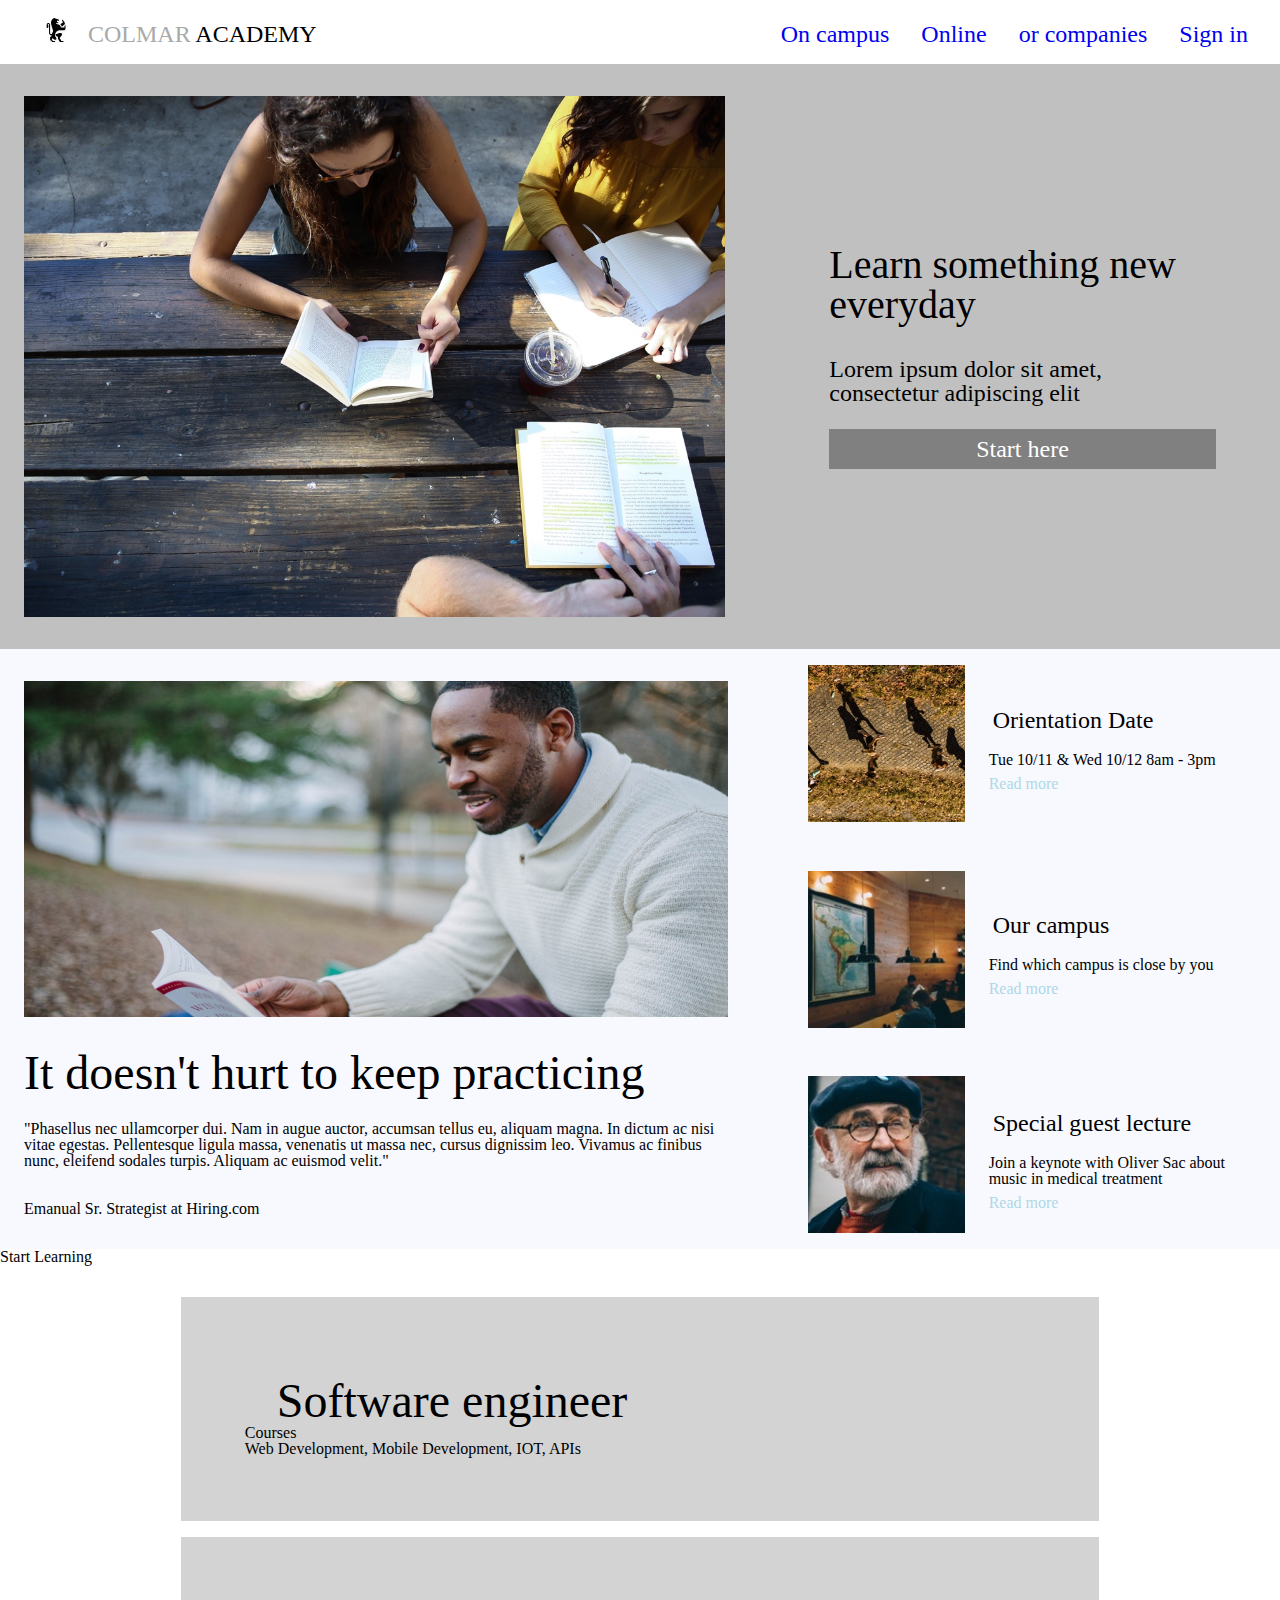
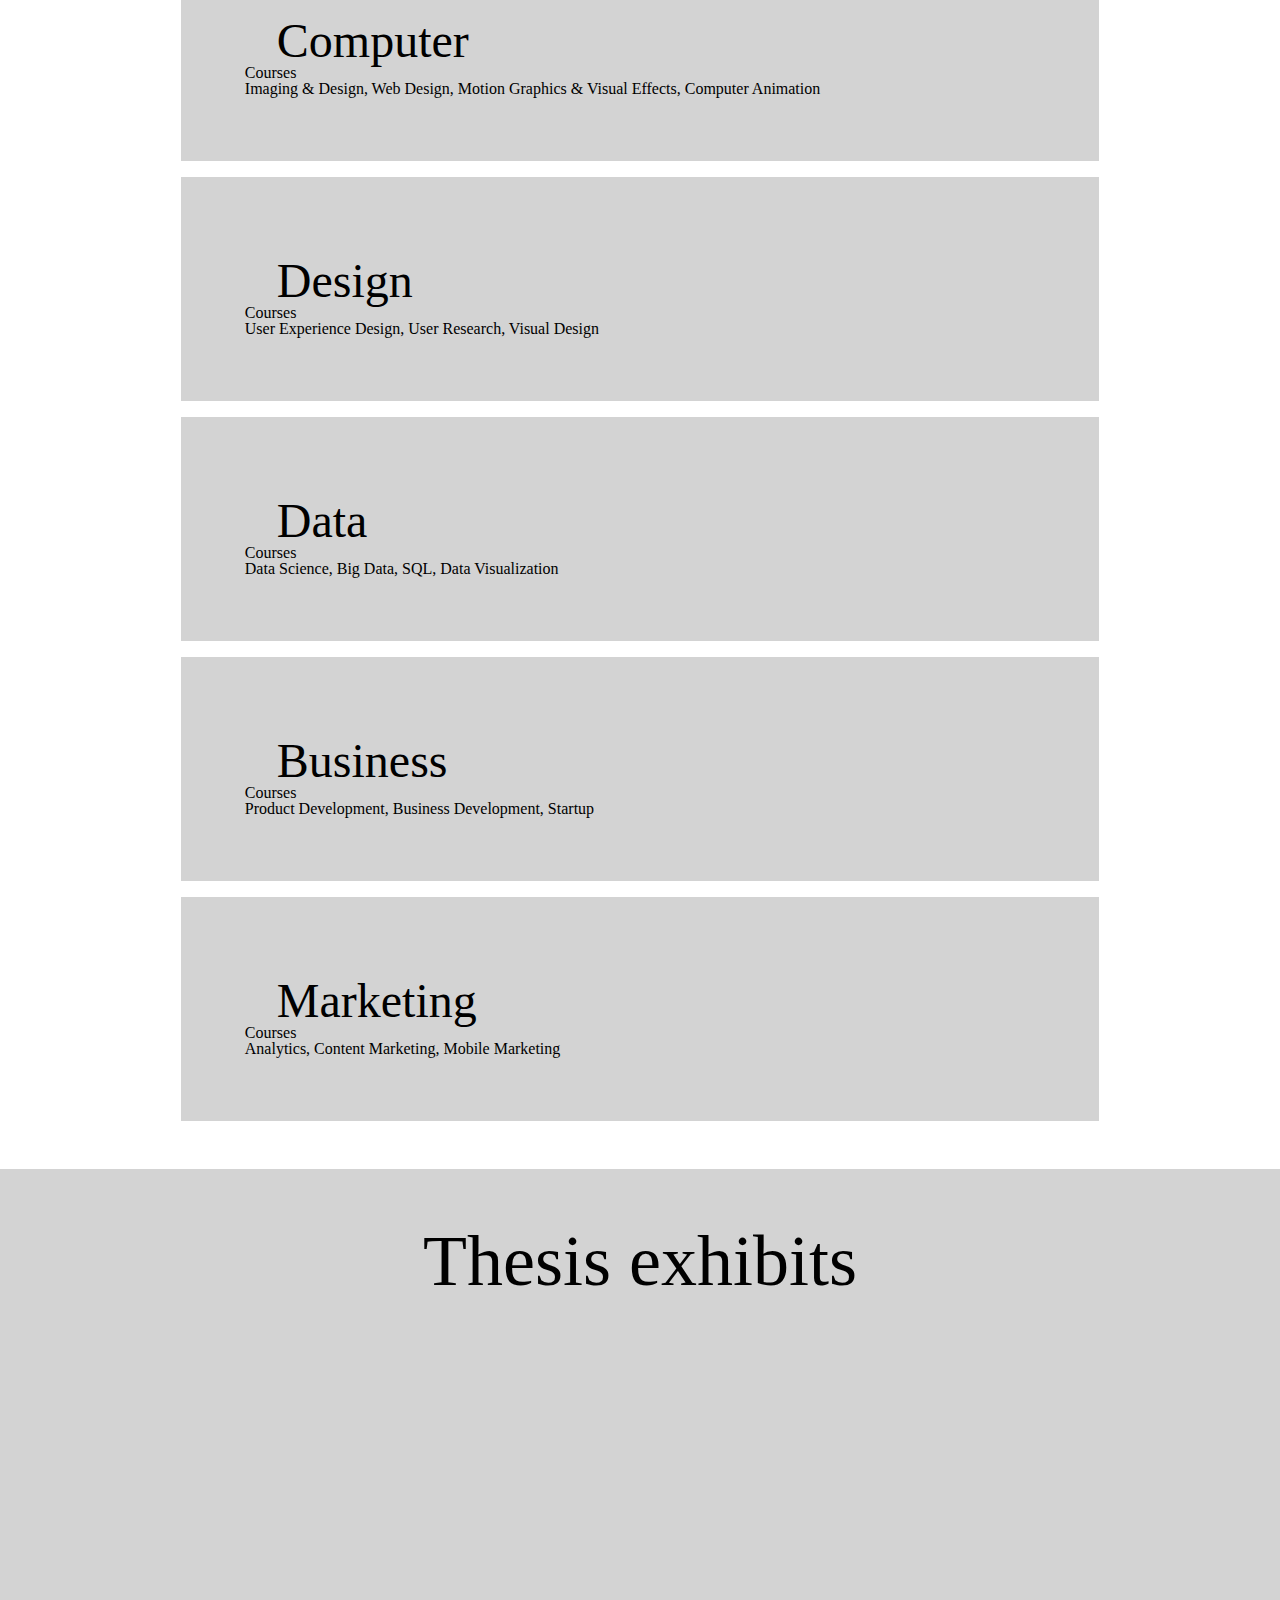
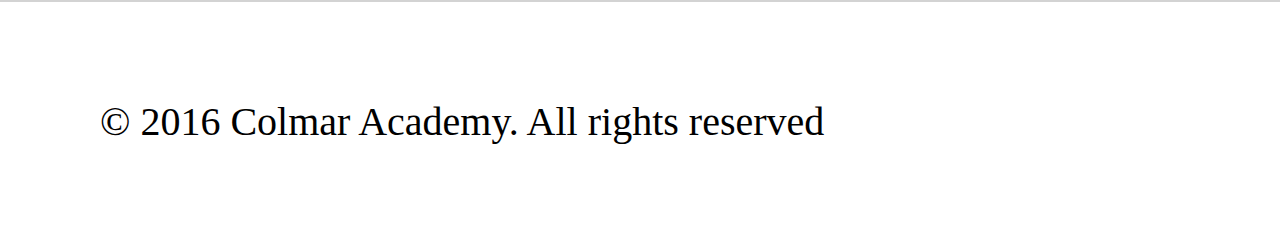
==== index.html @ fb373474 "Adding structure and content for desktop courses section." ====
<!DOCTYPE HTML>
<html>
<head>
<meta http-equiv="Content-Type" content="text/html; charset=utf-8">
<title>Colmar Academy</title>

<!-- Link Css -->
<link href="./resources/css/reset.css" type="text/css" rel="stylesheet" />
<link href="./resources/css/style.css" type="text/css" rel="stylesheet" />

</head>

<body>
	<div class="main-container">
 	
	<!--Header -->
    <header class="content">
     <!--Navigation -->
      <nav>
      	<div class="nav-desktop">
        	<div class="logo">
        		<a href="#"><img src="./resources/img/ic-logo.svg" alt="" /></a>
            <div class="logo-text">
            	<span>COLMAR</span> ACADEMY
        		</div>
          </div>
        
           
      <!--desktop nav-->
        	<ul>
          	<li><a href="#">On campus</a></li>
          	<li><a href="#">Online</a></li>
          	<li><a href="#">or companies</a></li>
          	<li><a href="#">Sign in</a></li>
        	</ul>
       	</div>
        
       <!--mobile -->
         <ul class="nav-mobile">
          	<li><a href="#"><img src="./resources/img/ic-logo.svg" alt="" /></a></li>
          	<li><a href="#"><img src="./resources/img/ic-on-campus.svg" alt="" /></a></li>
          	<li><a href="#"><img src="./resources/img/ic-online.svg" alt="" /></a></li>
          	<li><a href="#"><img src="./resources/img/ic-login.svg" alt="" /></a></li>
        	</ul>
      </nav>
    </header>
    
   <!--banner content -->
    <section id="main-banner" class="content banner">
    	<div class="banner-img"> 
    		<img src="./resources/img/banner.jpg" alt="" />
  		</div>
      <div class="banner-info">
      	<h1>Learn something new everyday</h1>
        <h2>Lorem ipsum dolor sit amet, consectetur adipiscing elit</h2>
        <div class="banner-start">
        	Start here
        </div>
      </div>
    </section>
    
    
   <!--features -->
    <section id="featured" class="content">
    <!--desktop content-->
    	<div class="features-desktop">
      	<img src="./resources/img/information-main.jpg" alt="" />
        <div class="heading">
        	<h1>It doesn't hurt to keep practicing</h1>
          <p>"Phasellus nec ullamcorper dui. Nam in augue auctor, accumsan tellus eu, aliquam magna. In dictum ac nisi vitae egestas. Pellentesque ligula massa, venenatis ut massa nec, cursus dignissim leo. Vivamus ac finibus nunc, eleifend sodales turpis. Aliquam ac euismod velit."</p>
          <h5>Emanual Sr. Strategist at Hiring.com</h5>
        </div>
      </div>
     <!--orientation date -->
      <div class="features">
        <div id="orientation-date" class="feature">
          <img src="./resources/img/information-orientation-mobile.jpg" class="mobile-img" alt="" />
          <img src="./resources/img/information-orientation.jpg" class="desk-img" alt="" />
          <div class="feature-text">
            <h2>Orientation Date</h2>
            <p>Tue 10/11 & Wed 10/12 8am - 3pm</p>
            <span class="read">Read more</span>
          </div>
        </div>
       <!--our campus -->
        <div id="our-campus" class="feature">
          <img src="./resources/img/information-campus-mobile.jpg" class="mobile-img" alt="" />
          <img src="./resources/img/information-campus.jpg" class="desk-img" alt="" />
          <div class="feature-text">
            <h2>Our campus</h2>
            <p>Find which campus is close by you</p>
            <span class="read">Read more</span>
          </div>
        </div> 
       <!--guest lecture -->
        <div id="guest-lecture" class="feature">
          <img src="./resources/img/information-guest-lecture-mobile.jpg" class="mobile-img" alt="" />
          <img src="./resources/img/information-guest-lecture.jpg" class="desk-img" alt="" />
          <div class="feature-text">
            <h2>Special guest lecture</h2>
            <p>Join a keynote with Oliver Sac about music in medical treatment</p>
            <span class="read">Read more</span>
          </div>
        </div>
      </div>
    </section>
    
   <!--Start Learning DESK -->
    <section id="start-learning-desk" class="content">
  		<div class="heading">
      	<h1>Start Learning</h1>
      </div>
      
      <div class="courses">
      	<div class="course">
        	<img src="" alt="" />
          <h2>Software engineer</h2>
          <div class="course-content">
          	<h3>Courses</h3>
            <p>Web Development, Mobile Development, IOT, APIs</p>
          </div>
        </div>
        
        <div class="course">
        	<img src="" alt="" />
          <h2>Computer</h2>
          <div class="course-content">
          	<h3>Courses</h3>
            <p>Imaging & Design, Web Design, Motion Graphics &amp; Visual Effects, Computer Animation</p>
          </div>
        </div>
        
        <div class="course">
        	<img src="" alt="" />
          <h2>Design</h2>
          <div class="course-content">
          	<h3>Courses</h3>
            <p>User Experience Design, User Research, Visual Design</p>
          </div>
        </div>
        
        <div class="course">
        	<img src="" alt="" />
          <h2>Data</h2>
          <div class="course-content">
          	<h3>Courses</h3>
            <p>Data Science, Big Data, SQL, Data Visualization</p>
          </div>
        </div>
        
        <div class="course">
        	<img src="" alt="" />
          <h2>Business</h2>
          <div class="course-content">
          	<h3>Courses</h3>
            <p>Product Development, Business Development, Startup</p>
          </div>
        </div>
        
        <div class="course">
        	<img src="" alt="" />
          <h2>Marketing</h2>
          <div class="course-content">
          	<h3>Courses</h3>
            <p>Analytics, Content Marketing, Mobile Marketing</p>
          </div>
        </div>
      </div>
    </section>
    
    <!--Start learning - MOBILE -->
    <section id="start-learning-mobile" class="content courses">
    	<div class="heading">
      	<h1>Start Learning</h1>
      </div>
      <div class="course">
        <h2>Software engineering</h2>
      </div>
      <div class="course">
        <h2>Computer art</h2>
      </div>
      <div class="course">
        <h2>Design</h2>
      </div>
      <div class="course">
        <h2>Data</h2>
      </div>
      <div class="course">
        <h2>Business</h2>
      </div>
      <div class="course">
        <h2>Marketing</h2>
      </div>
    </section>
    
    <!--Thesis exhibits -->
    <section id="thesis-exhibits" class="content exhibits">
    	<div class="exhibit heading">
      	<h1>Thesis exhibits</h1>      	
      </div>
      <div class="exhibit">
      	<video src="./resources/videos/thesis.mp4" autoplay loop></video>
    	</div>
    </section>
    
    <!--Footer -->
    <footer class="content">
    	<div class="heading">
      	<p>&copy; 2016 Colmar Academy. All rights reserved</p>
      </div>
    </footer> 
  </div>
</body>
</html>
---- resources/css/style.css ----
@charset "utf-8";
/* CSS Document */


/* Mobile first */
html, body {
	font-size:12px;
}

.content {
	margin: 0 auto;
}

.main-container {
	width: 100%;
	position: relative;
}

.flex-container {
	
}

header {
	height: 64px;
}

nav {
	padding: 1rem;
}

section {
	/*width: 100%;*/
	display: block;
}

/*hidden for desk*/
.nav-desktop,.logo,.features-desktop, .desk-img, .desk {
	display:none;
}

/*Header - MOBILE*/
.nav-mobile {
	display:flex;
	justify-content: space-between;
	align-items: center;
}


/*banner -MOBILE */

.banner {
	background-color: silver;
}

.banner-img {
	height: 180px;
	margin: 0 auto;
	/*border: thick black dashed;*/
}

.banner-img img {
	height:100%;
	width: 100%
}

.banner-info {
	position: relative;
	padding: 32px 16px;
}

.banner-info h1 {
	font-size: 3rem;
	margin-bottom: 32px;
}

.banner-info h2 {
	font-size: 2rem;
	margin-bottom: 24px;
}

.banner-start {
	background-color: gray;
	font-size: 1.5rem;
	color:white;
	width: 80%;
	margin: 0 auto;
	text-align: center;
	padding: 1.2em 0;
}
	
/* features section -MOBILE */
#featured {
	background-color: ghostwhite;
}

.features {
	margin: 0 auto;
	display:flex;
	flex-direction: column;
	justify-content: space-between;
	align-items: center;
}

.feature {
	overflow:hidden;
	width: 85%;
	padding: 2rem;
}

.feature .mobile-img {
	/*padding: 1.5em;*/
	width: 100%;
}

.feature-text {
	padding-left: 2.5em;
}

.feature-text h2 {
	font-size: 3rem;
	padding: 0.5em;
}

.feature-text p {
	font-size: 2rem;
	padding: 0.5em;
}

.feature-text .read {
	font-size: 2rem;
	color: lightblue;
	padding: 0.5em;
}

/*courses section */

.courses {
	margin: 0 auto;
	display: flex;
	flex-direction: column;
	justify-content: space-between;
	align-items: center;
	padding: 2rem;
}

.courses .heading {
	padding-top: 2.4rem;
	padding-bottom: 1.2rem;
	text-align: center;
	width: 100%;
}

.courses .heading h1{
		font-size:4rem;
}

.course {
	margin: 0 2rem 1rem 2rem;
	padding: 4rem;
	background-color: lightgray;
	width: 65%;
}

.course h2 {
	font-size: 3rem;
	padding-left: 2rem;
}

/* Thesis exhibits */
#thesis-exhibits {
	background-color: lightgray;
}
.exhibits {
	display: flex;
	flex-direction: column;
	justify-content: center;
	align-items: center;
}

.exhibits .heading h1 {
	font-size: 4.5rem;
	padding:3.5rem 0;
	width: 100%;
}

video {
	padding: 3em 0;
	width: 100%;
}

/*Footer*/
footer {
	background-color:white;
}

footer .heading {
	font-size: 2.5rem;
	padding: 2.5em 0;
}

footer .heading p {
	padding-left: 2.5em;
}
	

/* ##### DESKTOP #### */
@media only screen and (min-width:850px) {
	/* elements */
	html, body {
		font-size:16px;
	}
	
	/*hidden mobile */
	.nav-mobile, .mobile-img,#start-learning-mobile {
		display:none;
	}
	/*.flex-center {
		display: flex;
		justify-content: center;
		align-items: center;
	}*/
	
	/*nav and header - DESKTOP */
	/*header {
		height: 64px;
		display: fixed;
	}*/

	/*nav {
		padding: 1rem;
	}*/
	
	.logo {
		display:flex;
		justify-content: flex-start;
		align-items: center;
		padding-left: 1.5rem;
		/*border: 2px red dashed;*/
		width: 45%;
	}
	
	.logo img{
		height: 2rem;
		width: 2rem;
		padding-right: 1rem;
	}
		
	.nav-desktop {
		display:flex;
		justify-content: center;
		/*border: 2px black dashed;*/
	}
	
	.nav-desktop ul {
		display:flex;
		justify-content:flex-end;
		align-items: center;
		width: 100%;
		/*border: 2px green dashed;*/
	}
	
	.nav-desktop ul li{
		padding: 	0 1rem;
	}
	
	.nav-desktop li a{
		font-size: 1.5rem;
		text-decoration: none;
	}
	
	.logo-text {
		font-size:1.5rem;
	}
	
	.logo-text span {
		color: darkgray;
	}
	
/*banner -DESK */
	.banner {
		display: flex;
		flex-direction: row;
	}
	
	.banner-img {
		width: 60%;
		padding: 2rem 2.5rem 2rem 1.5rem;
		height: auto;
	}
	
	.banner-info {
		display:flex;
		flex-direction: column;
		justify-content: center;
		align-items: center;
		padding-top: 2rem;
	}

	.banner-info h1 {
		font-size: 2.5rem;
		margin-bottom: 2rem;
		width: 80%;
	}

	.banner-info h2 {
		font-size: 1.5rem;
		margin-bottom: 1.5rem;
		width: 80%;
	}

	.banner-start {
		/*width: 100%;*/
		padding: 0.5rem 0;
}

/* features section -DESK */
	#featured {
		display: flex;
		flex-direction:row;
		height: 600px;
	}
	
	.features-desktop {
		display:flex;
		flex-direction:column;
		padding:2rem 1.5rem;
		width:55%;
		
	}
	
	.features-desktop img {
		overflow:hidden;
	}
	
	.features-desktop .heading h1 {
		font-size: 3rem;
		padding: 2rem 0 1.5rem 0;
	}
		
	.features-desktop .heading h5 {
		padding-top:2rem;
	}
	
	.desk-img {
		display: inline;
		padding: 1rem;
		width:35%;
		/*height: 100%;*/
	}


	.feature {
		display: flex;
		flex-direction: row;
		padding:0;
		align-items:center;
		
	}
	
	.feature-text {
		padding-left: 0;
	}

	.feature-text h2 {
		font-size: 1.5rem;
	}

	.feature-text p, .feature-text .read {
		font-size: 1rem;
	}

	/* courses DESK */
	.courses {
	margin: 0 auto;
	display: flex;
	flex-direction: column;
	justify-content: space-between;
	align-items: center;
	padding: 2rem;
}

.courses .heading {
	padding-top: 2.4rem;
	padding-bottom: 1.2rem;
	text-align: center;
	width: 100%;
}

.courses .heading h1{
		font-size:4rem;
}

.course {
	margin: 0 2rem 1rem 2rem;
	padding: 4rem;
	background-color: lightgray;
	width: 65%;
}

.course h2 {
	font-size: 3rem;
	padding-left: 2rem;
}
		
	
	
}
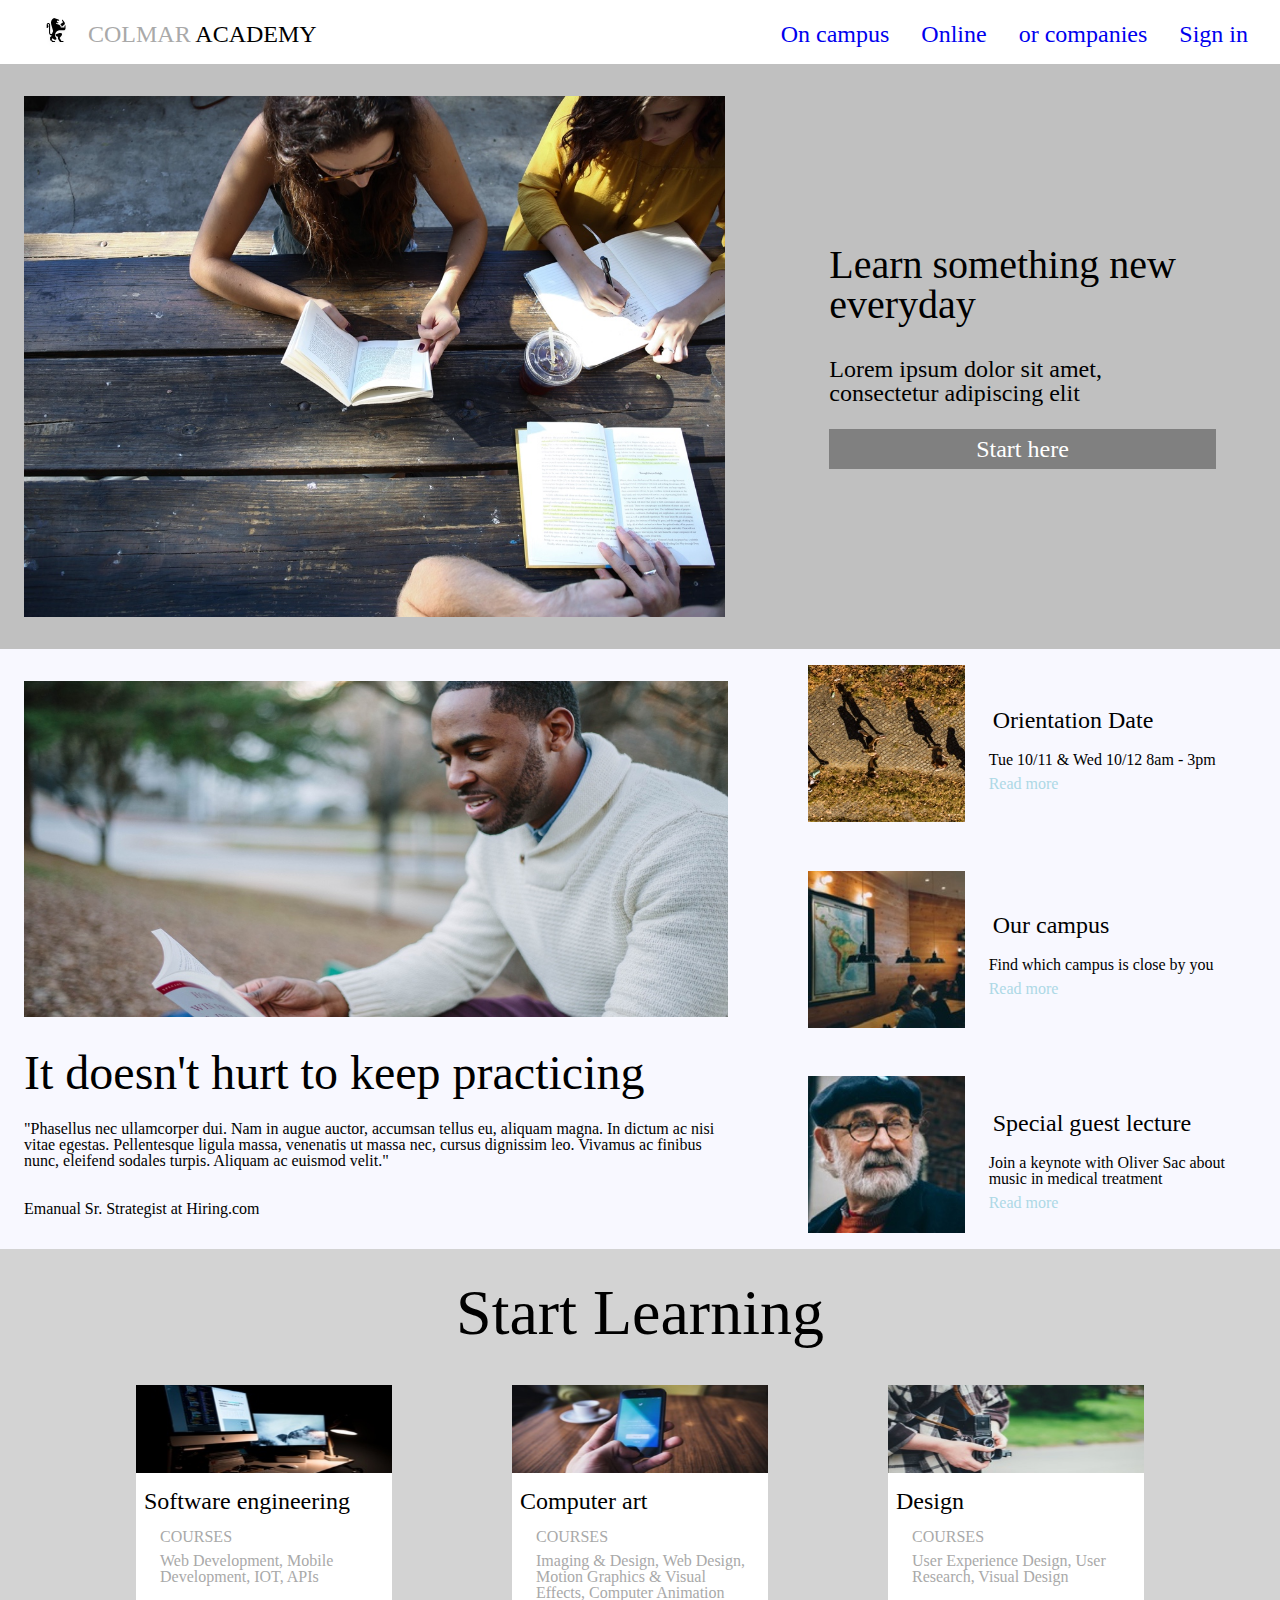
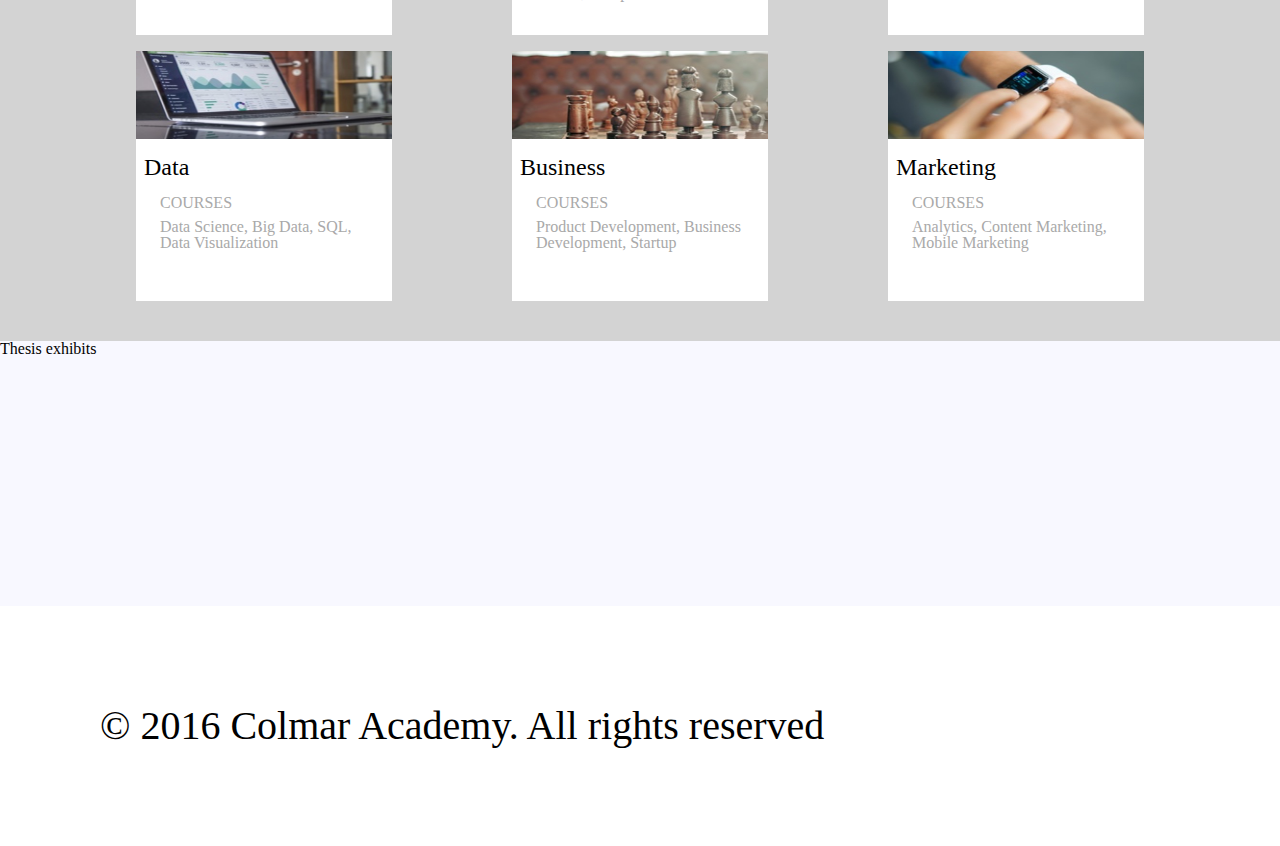
==== commit 9dc66cd5: "fixing the content and style for start learning section." ====
--- a/index.html
+++ b/index.html
@@ -105,102 +105,78 @@
       </div>
     </section>
     
-   <!--Start Learning DESK -->
-    <section id="start-learning-desk" class="content">
-  		<div class="heading">
+   <!--Start learning -->
+    <section id="start-learning" class="content">
+    	<div class="heading">
       	<h1>Start Learning</h1>
       </div>
-      
       <div class="courses">
-      	<div class="course">
-        	<img src="" alt="" />
-          <h2>Software engineer</h2>
+        <div class="course">
+          <img src="./resources/img/course-software.jpg" alt="" />
+          <h2>Software engineering</h2>
           <div class="course-content">
-          	<h3>Courses</h3>
+            <h3>Courses</h3>
             <p>Web Development, Mobile Development, IOT, APIs</p>
           </div>
         </div>
         
         <div class="course">
-        	<img src="" alt="" />
-          <h2>Computer</h2>
+          <img src="./resources/img/course-computer-art.jpg" alt="" />
+          <h2>Computer art</h2>
           <div class="course-content">
-          	<h3>Courses</h3>
+            <h3>Courses</h3>
             <p>Imaging & Design, Web Design, Motion Graphics &amp; Visual Effects, Computer Animation</p>
           </div>
         </div>
         
         <div class="course">
-        	<img src="" alt="" />
+          <img src="./resources/img/course-design.jpg" alt="" />
           <h2>Design</h2>
           <div class="course-content">
-          	<h3>Courses</h3>
+            <h3>Courses</h3>
             <p>User Experience Design, User Research, Visual Design</p>
           </div>
         </div>
         
         <div class="course">
-        	<img src="" alt="" />
+          <img src="./resources/img/course-data.jpg" alt="" />
           <h2>Data</h2>
           <div class="course-content">
-          	<h3>Courses</h3>
+            <h3>Courses</h3>
             <p>Data Science, Big Data, SQL, Data Visualization</p>
           </div>
         </div>
         
         <div class="course">
-        	<img src="" alt="" />
+          <img src="./resources/img/course-business.jpg" alt="" />
           <h2>Business</h2>
           <div class="course-content">
-          	<h3>Courses</h3>
+            <h3>Courses</h3>
             <p>Product Development, Business Development, Startup</p>
           </div>
         </div>
         
         <div class="course">
-        	<img src="" alt="" />
+          <img src="./resources/img/course-marketing.jpg" alt="" />
           <h2>Marketing</h2>
           <div class="course-content">
-          	<h3>Courses</h3>
+            <h3>Courses</h3>
             <p>Analytics, Content Marketing, Mobile Marketing</p>
           </div>
         </div>
-      </div>
-    </section>
-    
-    <!--Start learning - MOBILE -->
-    <section id="start-learning-mobile" class="content courses">
-    	<div class="heading">
-      	<h1>Start Learning</h1>
-      </div>
-      <div class="course">
-        <h2>Software engineering</h2>
-      </div>
-      <div class="course">
-        <h2>Computer art</h2>
-      </div>
-      <div class="course">
-        <h2>Design</h2>
-      </div>
-      <div class="course">
-        <h2>Data</h2>
-      </div>
-      <div class="course">
-        <h2>Business</h2>
-      </div>
-      <div class="course">
-        <h2>Marketing</h2>
-      </div>
+    	</div>
     </section>
     
     <!--Thesis exhibits -->
-    <section id="thesis-exhibits" class="content exhibits">
-    	<div class="exhibit heading">
+    <section id="thesis-exhibits" class="content">
+    	<div class="heading">
       	<h1>Thesis exhibits</h1>      	
       </div>
-      <div class="exhibit">
-      	<video src="./resources/videos/thesis.mp4" autoplay loop></video>
-    	</div>
+      <div class="exhibits">
+      	<div class="exhibit">
+      		<video src="./resources/videos/thesis.mp4" autoplay loop></video>
+    		</div>
+      </div>
     </section>
     
     <!--Footer -->
--- a/resources/css/style.css
+++ b/resources/css/style.css
@@ -16,10 +16,6 @@
 	position: relative;
 }
 
-.flex-container {
-	
-}
-
 header {
 	height: 64px;
 }
@@ -34,7 +30,7 @@
 }
 
 /*hidden for desk*/
-.nav-desktop,.logo,.features-desktop, .desk-img, .desk {
+.nav-desktop,.logo,.features-desktop, .desk-img, .course img, .course .course-content {
 	display:none;
 }
 
@@ -143,14 +139,14 @@
 	padding: 2rem;
 }
 
-.courses .heading {
+#start-learning .heading {
 	padding-top: 2.4rem;
 	padding-bottom: 1.2rem;
 	text-align: center;
 	width: 100%;
 }
 
-.courses .heading h1{
+#start-learning .heading h1{
 		font-size:4rem;
 }
 
@@ -168,7 +164,7 @@
 
 /* Thesis exhibits */
 #thesis-exhibits {
-	background-color: lightgray;
+	background-color: ghostwhite;
 }
 .exhibits {
 	display: flex;
@@ -204,14 +200,14 @@
 	
 
 /* ##### DESKTOP #### */
-@media only screen and (min-width:850px) {
+@media only screen and (min-width:767px) {
 	/* elements */
 	html, body {
 		font-size:16px;
 	}
 	
 	/*hidden mobile */
-	.nav-mobile, .mobile-img,#start-learning-mobile {
+	.nav-mobile, .mobile-img {
 		display:none;
 	}
 	/*.flex-center {
@@ -369,41 +365,68 @@
 		font-size: 1rem;
 	}
 
-	/* courses DESK */
+	/*Course Desktop*/
+	#start-learning {
+		background-color: lightgray;
+		padding-bottom: 2rem;
+	}
+	
 	.courses {
-	margin: 0 auto;
-	display: flex;
-	flex-direction: column;
-	justify-content: space-between;
-	align-items: center;
-	padding: 2rem;
-}
-
-.courses .heading {
-	padding-top: 2.4rem;
-	padding-bottom: 1.2rem;
-	text-align: center;
-	width: 100%;
-}
-
-.courses .heading h1{
+		flex-direction: row;
+		justify-content: space-between;
+		align-items: center;
+		flex-wrap:wrap;
+		padding: 0;
+		width: 80%;
+	}
+
+	#start-learning .heading {
+		padding: 2rem 0;
+		text-align: center;
+		width: 100%;
+	}
+
+	#start-learning  .heading h1{
 		font-size:4rem;
-}
-
-.course {
-	margin: 0 2rem 1rem 2rem;
-	padding: 4rem;
-	background-color: lightgray;
-	width: 65%;
-}
-
-.course h2 {
-	font-size: 3rem;
-	padding-left: 2rem;
-}
-		
-	
-	
-}
-
-
+	}
+
+	.course {
+		display: flex;
+		flex-direction: column;
+		margin: 0.5rem;
+		padding:0;
+		background-color: white;
+		width: 25%;
+		height:250px;
+	}
+	
+	.course img {
+		display:block;
+		height:35%;
+		width:100%;
+	}
+	
+	.course h2 {
+		margin-top: 1rem;
+		font-size: 1.5rem;
+		padding-left: 0.5rem;
+	}
+	
+	.course .course-content{
+		display:block;
+		padding: 0.5rem 1rem 1rem 1.5rem;
+		font-size: 1em;
+		color: darkgray;
+	}
+		
+	.course-content h3 {
+		font-size: 1em;
+		text-transform: uppercase;
+		padding: 0.5em 0;
+	}
+		
+	
+	
+}
+
+
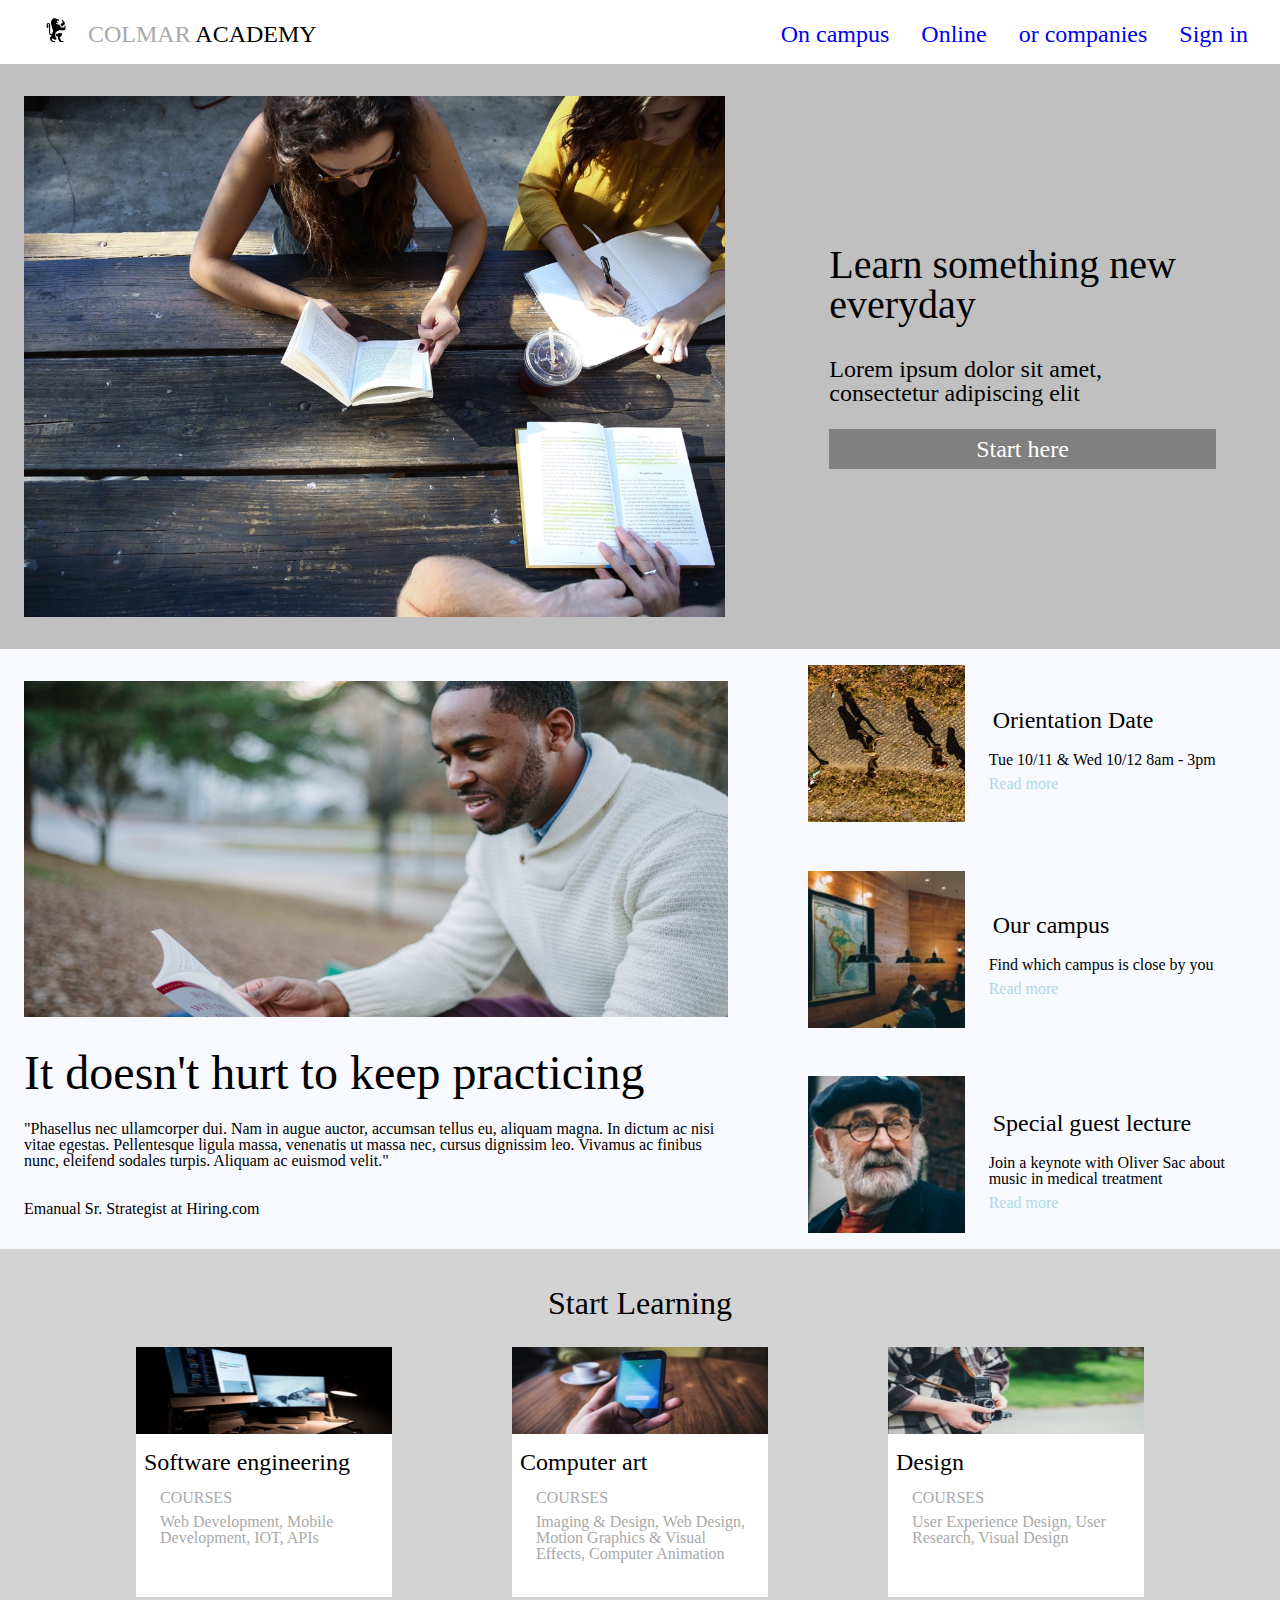
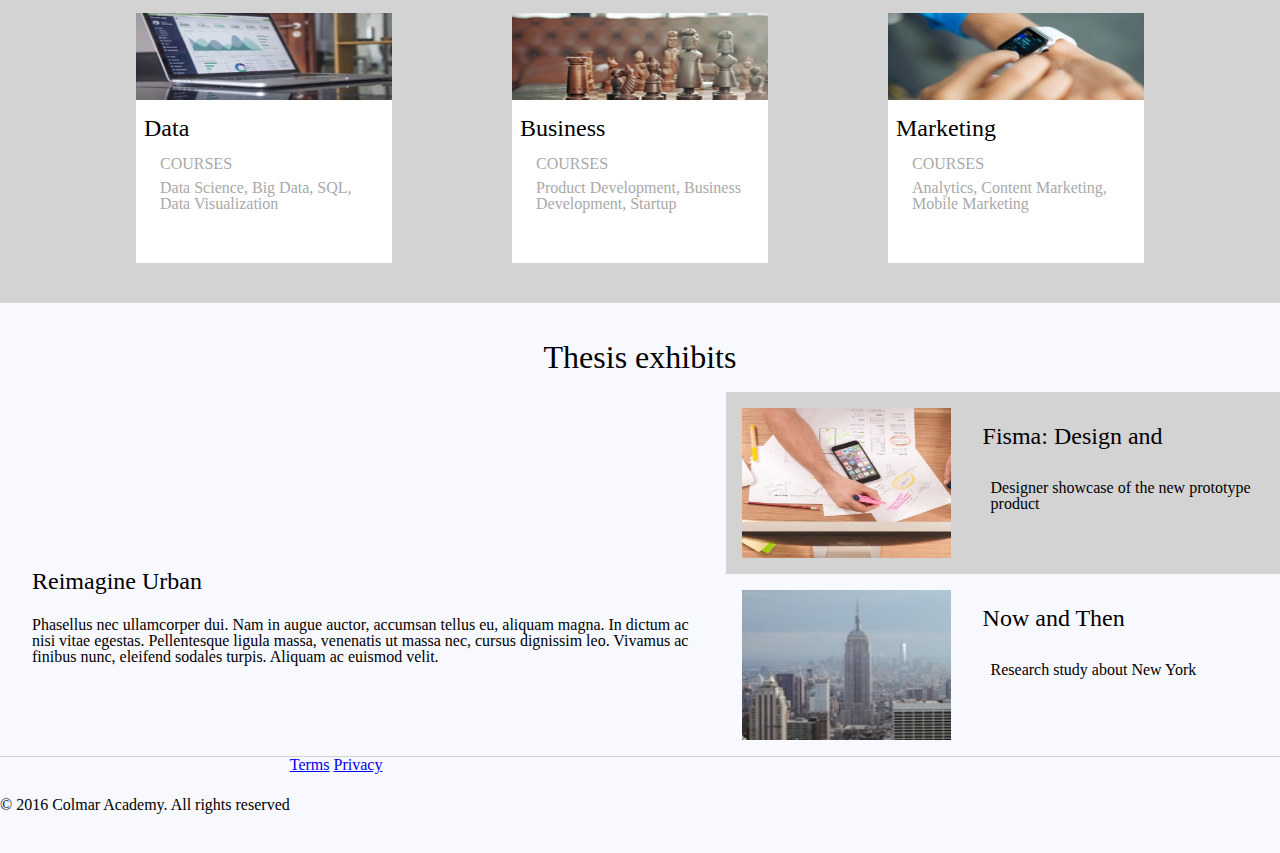
==== commit c15e9eca: "Added style and content for thesis for desktop." ====
--- a/index.html
+++ b/index.html
@@ -107,7 +107,7 @@
     
    <!--Start learning -->
     <section id="start-learning" class="content">
-    	<div class="heading">
+    	<div class="headings-main">
       	<h1>Start Learning</h1>
       </div>
       <div class="courses">
@@ -169,21 +169,49 @@
     
     <!--Thesis exhibits -->
     <section id="thesis-exhibits" class="content">
-    	<div class="heading">
+    	<div class="headings-main">
       	<h1>Thesis exhibits</h1>      	
       </div>
       <div class="exhibits">
       	<div class="exhibit">
       		<video src="./resources/videos/thesis.mp4" autoplay loop></video>
+          <div class="info desk-only">
+          	<h3>Reimagine Urban</h3>
+            <p>Phasellus nec ullamcorper dui. Nam in augue auctor, accumsan tellus eu, aliquam magna. In dictum ac nisi vitae egestas. Pellentesque ligula massa, venenatis ut massa nec, cursus dignissim leo. Vivamus ac finibus nunc, eleifend sodales turpis. Aliquam ac euismod velit.</p>
+          </div>
     		</div>
+        
+        <div class="side desk-only">
+        	<div class="sub-exhibit">
+          	<img src="./resources/img/thesis-fisma.jpg" alt="" />
+            <div class="sub-content">
+            	<h2>Fisma: Design and</h2>
+              <p>Designer showcase of the new prototype product</p>
+            </div>
+          </div>
+          
+          <div class="sub-exhibit">
+          	<img src="./resources/img/thesis-now-and-then.jpg" alt="" />
+            <div class="sub-content">
+            	<h2>Now and Then</h2>
+              <p>Research study about New York</p>
+            </div>
+          </div>
+        </div>
+        
       </div>
     </section>
     
     <!--Footer -->
-    <footer class="content">
+    <footer class="content row">
     	<div class="heading">
       	<p>&copy; 2016 Colmar Academy. All rights reserved</p>
       </div>
+      <div class="end desk-only">
+      	<span><a href="#">Terms</a></span>
+        <span><a href="#">Privacy</a></span>
+      </div>
+      
     </footer> 
   </div>
 </body>
--- a/resources/css/style.css
+++ b/resources/css/style.css
@@ -1,6 +1,5 @@
 @charset "utf-8";
 /* CSS Document */
-
 
 /* Mobile first */
 html, body {
@@ -29,10 +28,19 @@
 	display: block;
 }
 
-/*hidden for desk*/
-.nav-desktop,.logo,.features-desktop, .desk-img, .course img, .course .course-content {
-	display:none;
-}
+section .headings-main {
+	padding-top: 2.4rem;
+	padding-bottom: 1.2rem;
+	text-align: center;
+	width: 100%;
+}
+
+section .headings-main h1{
+		font-size:4rem;
+}
+
+
+
 
 /*Header - MOBILE*/
 .nav-mobile {
@@ -128,7 +136,7 @@
 	padding: 0.5em;
 }
 
-/*courses section */
+/*courses section MOBILE */
 
 .courses {
 	margin: 0 auto;
@@ -139,17 +147,6 @@
 	padding: 2rem;
 }
 
-#start-learning .heading {
-	padding-top: 2.4rem;
-	padding-bottom: 1.2rem;
-	text-align: center;
-	width: 100%;
-}
-
-#start-learning .heading h1{
-		font-size:4rem;
-}
-
 .course {
 	margin: 0 2rem 1rem 2rem;
 	padding: 4rem;
@@ -162,21 +159,15 @@
 	padding-left: 2rem;
 }
 
-/* Thesis exhibits */
+/* Thesis exhibits MOBILE */
 #thesis-exhibits {
 	background-color: ghostwhite;
 }
 .exhibits {
 	display: flex;
-	flex-direction: column;
-	justify-content: center;
-	align-items: center;
-}
-
-.exhibits .heading h1 {
-	font-size: 4.5rem;
-	padding:3.5rem 0;
-	width: 100%;
+	flex-direction: row;
+/*	justify-content: center;
+	align-items: center;*/
 }
 
 video {
@@ -197,7 +188,15 @@
 footer .heading p {
 	padding-left: 2.5em;
 }
-	
+
+@media only screen and (max-width:767px){
+	/*hidden for desk*/
+	.nav-desktop,.logo,.features-desktop, .desk-img, .course img, .course .course-content, .desk-only {
+		display:none;
+	}
+	
+}
+
 
 /* ##### DESKTOP #### */
 @media only screen and (min-width:767px) {
@@ -210,28 +209,21 @@
 	.nav-mobile, .mobile-img {
 		display:none;
 	}
-	/*.flex-center {
-		display: flex;
-		justify-content: center;
-		align-items: center;
-	}*/
-	
-	/*nav and header - DESKTOP */
-	/*header {
-		height: 64px;
-		display: fixed;
-	}*/
-
-	/*nav {
-		padding: 1rem;
-	}*/
+	
+	/*resize headings*/
+	section .headings-main {
+		padding-top: 2rem 0;
+	}
+
+	section .headings-main h1{
+		font-size:2rem;
+	}
 	
 	.logo {
 		display:flex;
 		justify-content: flex-start;
 		align-items: center;
 		padding-left: 1.5rem;
-		/*border: 2px red dashed;*/
 		width: 45%;
 	}
 	
@@ -244,7 +236,6 @@
 	.nav-desktop {
 		display:flex;
 		justify-content: center;
-		/*border: 2px black dashed;*/
 	}
 	
 	.nav-desktop ul {
@@ -252,7 +243,6 @@
 		justify-content:flex-end;
 		align-items: center;
 		width: 100%;
-		/*border: 2px green dashed;*/
 	}
 	
 	.nav-desktop ul li{
@@ -305,7 +295,6 @@
 	}
 
 	.banner-start {
-		/*width: 100%;*/
 		padding: 0.5rem 0;
 }
 
@@ -321,7 +310,6 @@
 		flex-direction:column;
 		padding:2rem 1.5rem;
 		width:55%;
-		
 	}
 	
 	.features-desktop img {
@@ -341,7 +329,6 @@
 		display: inline;
 		padding: 1rem;
 		width:35%;
-		/*height: 100%;*/
 	}
 
 
@@ -380,16 +367,6 @@
 		width: 80%;
 	}
 
-	#start-learning .heading {
-		padding: 2rem 0;
-		text-align: center;
-		width: 100%;
-	}
-
-	#start-learning  .heading h1{
-		font-size:4rem;
-	}
-
 	.course {
 		display: flex;
 		flex-direction: column;
@@ -425,8 +402,95 @@
 		padding: 0.5em 0;
 	}
 		
-	
-	
-}
-
-
+	/*Thesis DESKTOP*/
+	#thesis-exhibits {
+		background-color: ghostwhite;
+	}
+		
+	.exhibits {
+		padding-left: 1.5rem;
+	}
+
+	.exhibit {
+		width:55%;
+	}
+	
+	.exhibit .info h3 {
+			padding: 1.5rem 0 0 0.5rem;
+			font-size: 1.5rem;
+	}
+	
+	.exhibit .info p {
+		padding: 1.5rem 0.5em;
+	}
+	
+	.side {
+		display: flex;
+		flex-direction: column;
+		padding-left:1.5rem;
+		width: 45%;
+	}
+	
+	.sub-exhibit {
+		display: flex;
+		flex-direction: row;
+	}
+	
+	.sub-exhibit img {
+		overflow:hidden;
+		padding: 1rem;
+		width: 40%;
+		height: 150px;
+	}
+	
+	.side .sub-content {
+		padding-bottom:2rem;
+		width: 60%;
+	}
+	
+	.sub-content h2 {
+		font-size: 1.5rem;
+		padding:2rem 1rem;
+	}
+	
+	.sub-content p {
+		padding:0 1.5rem;
+	}
+	
+	.side div:first-child{
+		background-color: lightgray;
+	}
+	
+	video {
+		padding: 0;
+		width: 100%;
+	}
+	
+	/*Footer DESKTOP*/
+	footer {
+		background-color:ghostwhite;
+		border-top:0.5px solid lightgray;
+	}
+	
+	.row {
+		display:flex;
+		flex-direction: row;
+	}
+	
+	footer .row {
+		justify-content: flex-end;
+		padding: 4.5rem 1.5rem;
+	}
+
+	footer .heading {
+		font-size:1rem;
+	}
+
+	footer .heading p {
+		padding-left:0;
+	}
+
+	
+}
+
+
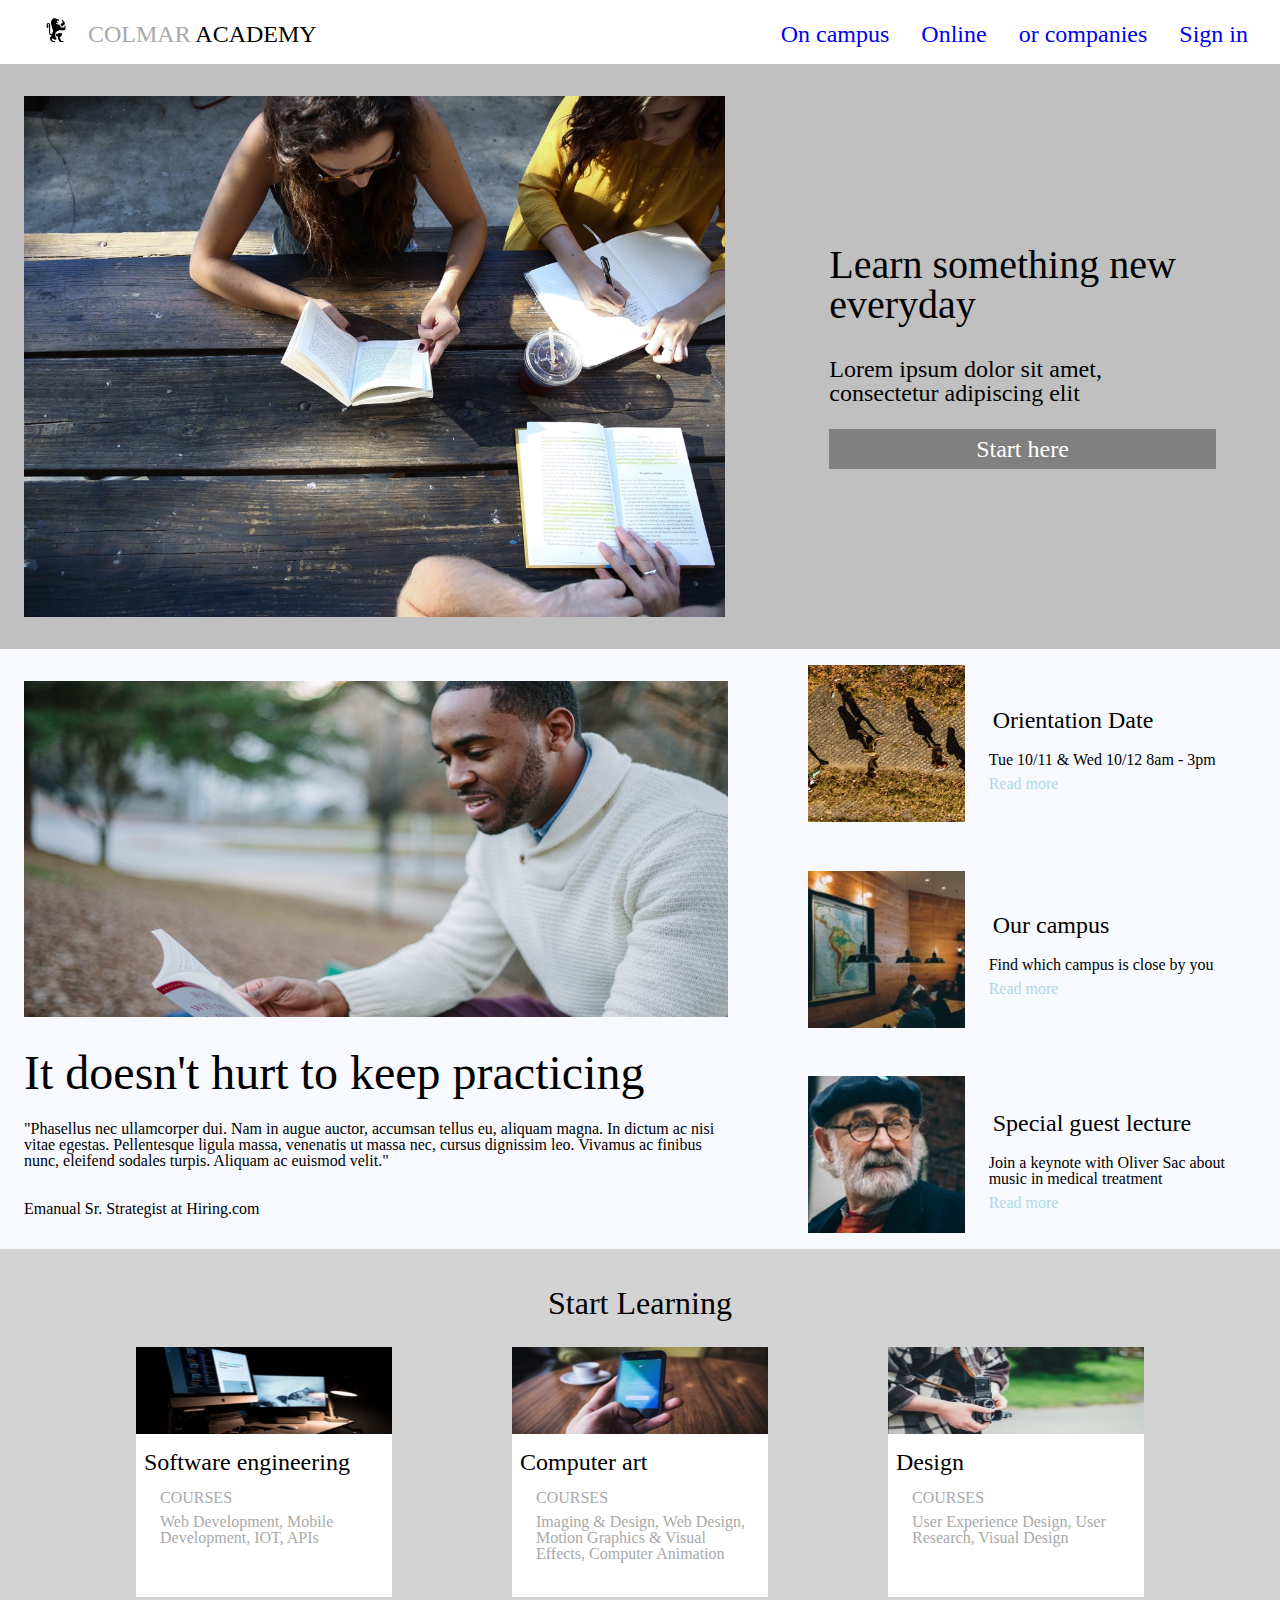
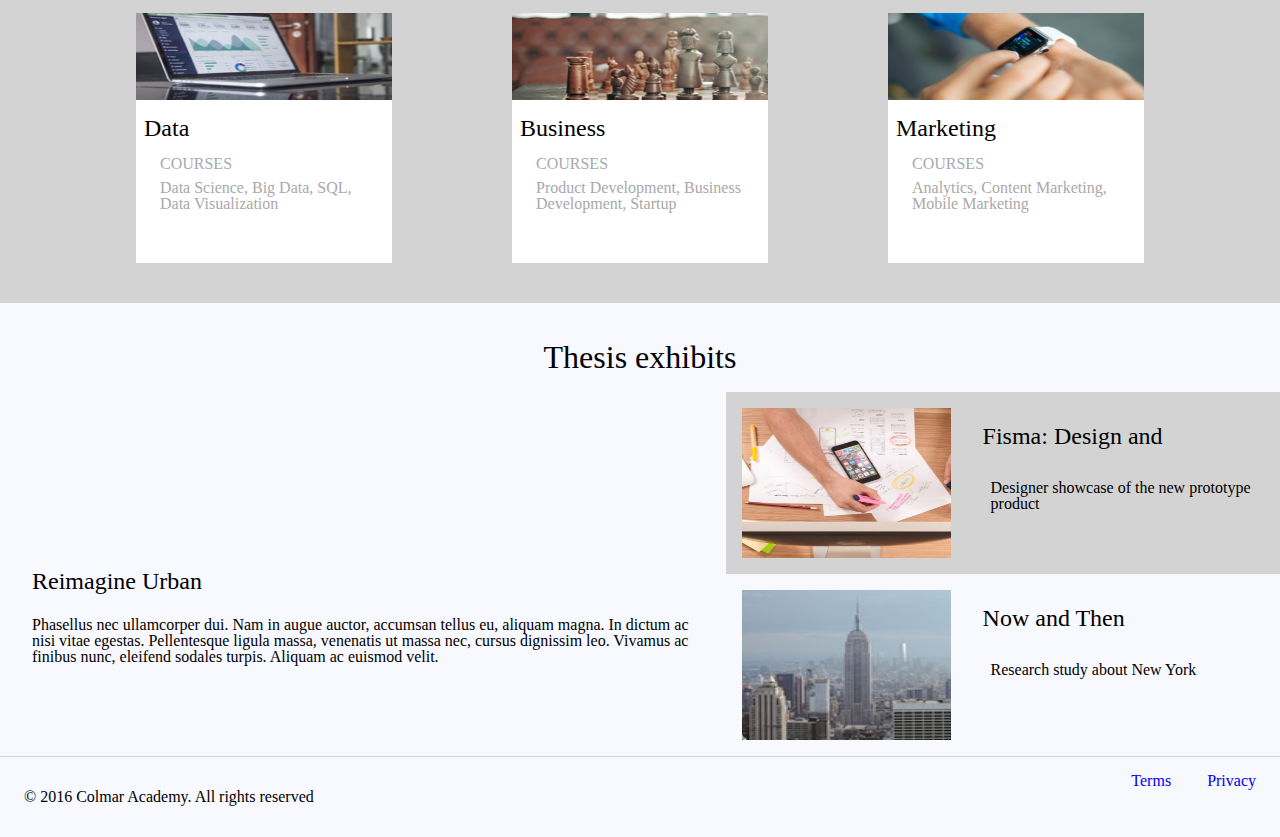
==== commit 09e69749: "Adding style content to footer for desktop." ====
--- a/index.html
+++ b/index.html
@@ -207,7 +207,7 @@
     	<div class="heading">
       	<p>&copy; 2016 Colmar Academy. All rights reserved</p>
       </div>
-      <div class="end desk-only">
+      <div class="side desk-only">
       	<span><a href="#">Terms</a></span>
         <span><a href="#">Privacy</a></span>
       </div>
--- a/resources/css/style.css
+++ b/resources/css/style.css
@@ -478,19 +478,34 @@
 	}
 	
 	footer .row {
-		justify-content: flex-end;
 		padding: 4.5rem 1.5rem;
 	}
+	
 
 	footer .heading {
 		font-size:1rem;
-	}
-
-	footer .heading p {
-		padding-left:0;
-	}
-
-	
-}
-
-
+		width: 80%;
+		padding: 0;
+	}
+	
+	footer .side {
+		display: block;
+		text-align:right;
+		padding:2rem;
+	}
+	
+	footer .heading, footer .side{
+		padding: 1rem 0.5rem;
+	}
+
+	footer .heading p,footer span {
+		padding:1rem;
+	}
+	
+	footer span a {
+		text-decoration:none;
+	}
+	
+}
+
+
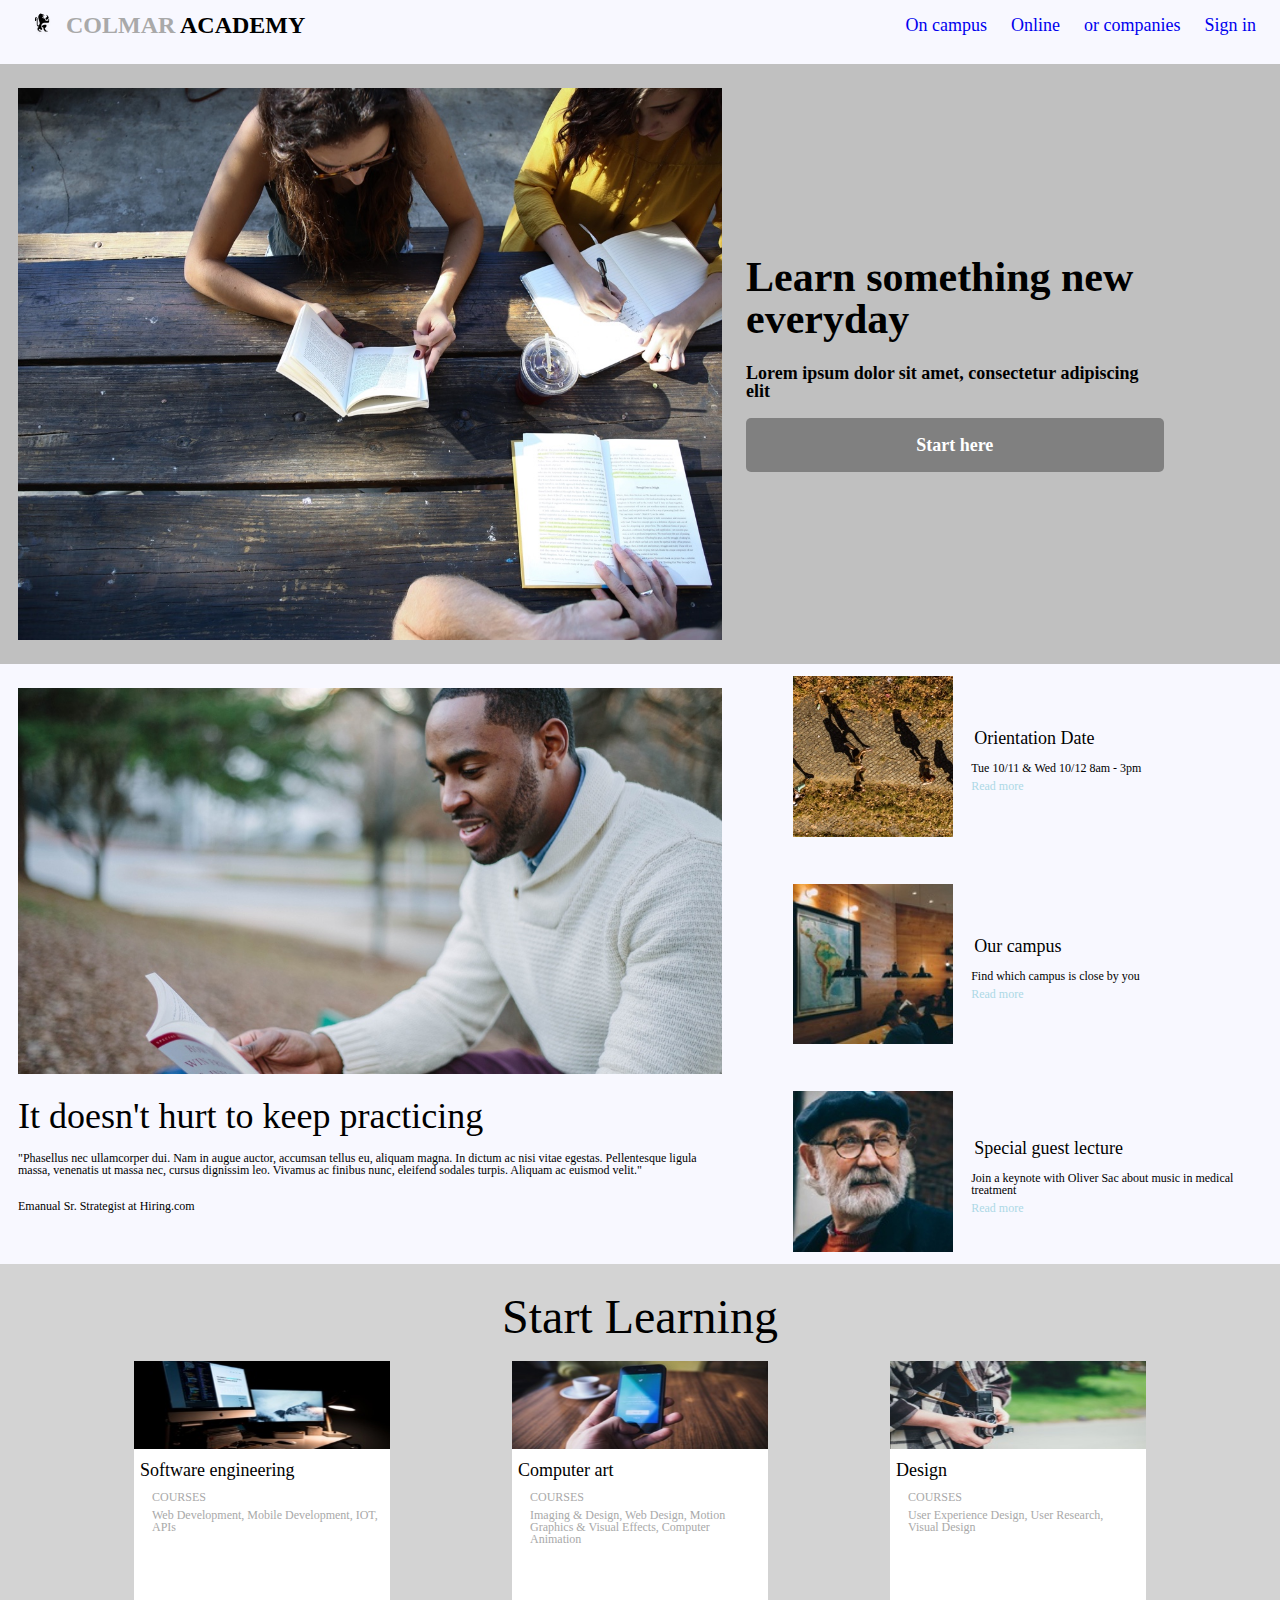
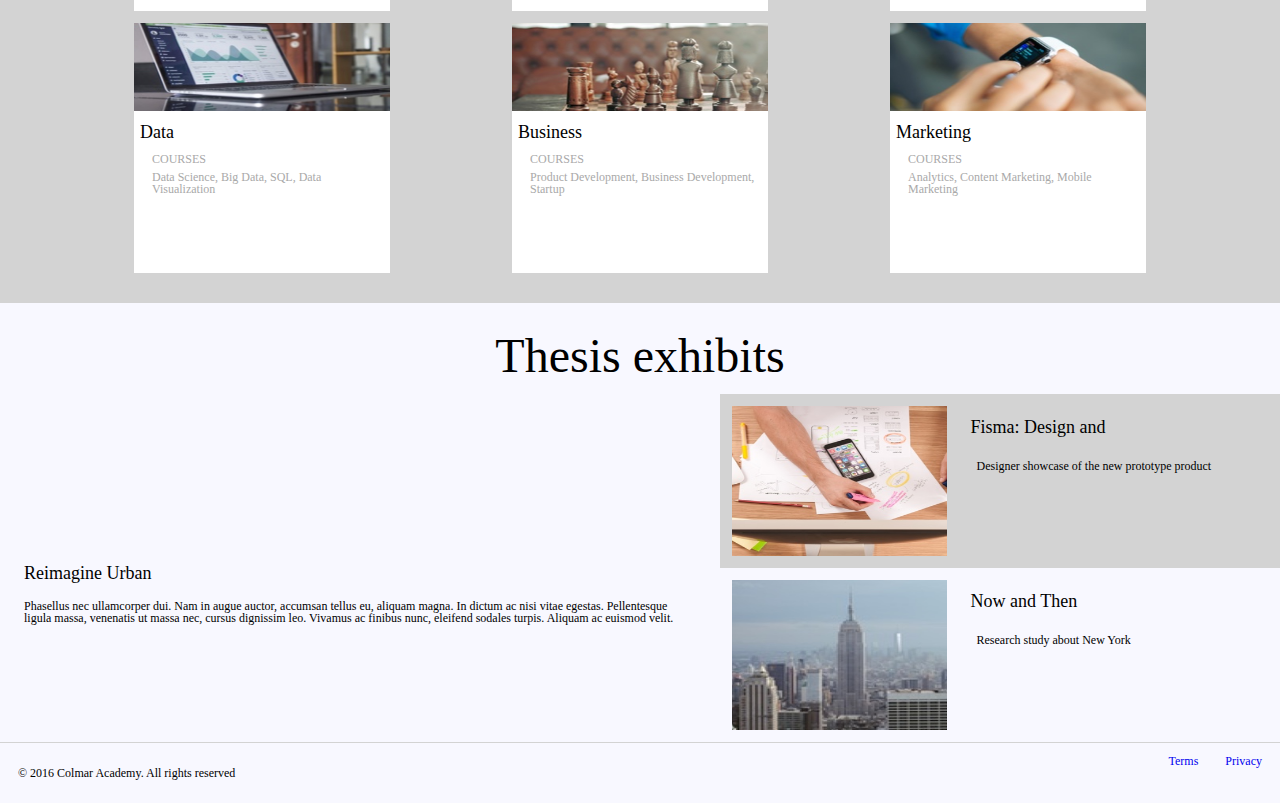
==== commit b3b3e2cd: "Cleaning up CSS for header and banner section." ====
--- a/index.html
+++ b/index.html
@@ -3,6 +3,8 @@
 <head>
 <meta http-equiv="Content-Type" content="text/html; charset=utf-8">
 <title>Colmar Academy</title>
+
+<link href="./resources/img/favicon.ico" rel="icon" type="image/x-icon" />
 
 <!-- Link Css -->
 <link href="./resources/css/reset.css" type="text/css" rel="stylesheet" />
@@ -17,17 +19,19 @@
     <header class="content">
      <!--Navigation -->
       <nav>
-      	<div class="nav-desktop">
-        	<div class="logo">
+      <!--desktop -->
+      	<div class="desk-only">
+        
+        <!--logo -->
+        	<div class="flex-center-items">
         		<a href="#"><img src="./resources/img/ic-logo.svg" alt="" /></a>
-            <div class="logo-text">
+            <div class="headings">
             	<span>COLMAR</span> ACADEMY
         		</div>
           </div>
-        
            
       <!--desktop nav-->
-        	<ul>
+        	<ul class="flex-center-items">
           	<li><a href="#">On campus</a></li>
           	<li><a href="#">Online</a></li>
           	<li><a href="#">or companies</a></li>
@@ -36,7 +40,7 @@
        	</div>
         
        <!--mobile -->
-         <ul class="nav-mobile">
+         <ul class="nav-mobile flex-center-items">
           	<li><a href="#"><img src="./resources/img/ic-logo.svg" alt="" /></a></li>
           	<li><a href="#"><img src="./resources/img/ic-on-campus.svg" alt="" /></a></li>
           	<li><a href="#"><img src="./resources/img/ic-online.svg" alt="" /></a></li>
@@ -46,15 +50,13 @@
     </header>
     
    <!--banner content -->
-    <section id="main-banner" class="content banner">
-    	<div class="banner-img"> 
+    <section id="banner" class="content col">
     		<img src="./resources/img/banner.jpg" alt="" />
-  		</div>
-      <div class="banner-info">
+      <div class="headings side col">
       	<h1>Learn something new everyday</h1>
         <h2>Lorem ipsum dolor sit amet, consectetur adipiscing elit</h2>
-        <div class="banner-start">
-        	Start here
+        <div class="btn">
+        	<h3>Start here</h3>
         </div>
       </div>
     </section>
--- a/resources/css/style.css
+++ b/resources/css/style.css
@@ -1,13 +1,17 @@
 @charset "utf-8";
 /* CSS Document */
 
-/* Mobile first */
-html, body {
-	font-size:12px;
-}
-
-.content {
-	margin: 0 auto;
+/*#### COMMON ####*/
+body {
+	background-color: ghostwhite;	
+}
+
+header {
+	height: 64px;
+}
+
+section {
+	display: block;
 }
 
 .main-container {
@@ -15,17 +19,63 @@
 	position: relative;
 }
 
-header {
-	height: 64px;
+.content {
+	margin: 0 auto;
+}
+
+.headings {
+	font-weight:bold;
+}
+
+.headings h1{
+	font-size: 2.5rem;
+}
+
+.headings h2{
+	font-size: 1.5rem
+}
+
+.headings p {
+	font-size: 1rem;
+	font-weight:normal;
+}
+
+.flex-center-items{
+	display: flex;
+	align-items:center;
+}
+
+.btn {
+	background-color: gray;
+	border-radius: 5px;
+	font-size: 1.5rem;
+	color:white;
+	text-align: center;	
+}
+
+.row {
+	display:flex;
+	flex-direction: row;
+	flex-wrap: nowrap;
+}
+
+.col {
+	display:flex;
+	flex-direction:column;
+}
+
+.side {
+	width: 45%;
+}
+
+
+/* MOBILE COMMON */
+html, body {
+	font-size:12px;
 }
 
 nav {
 	padding: 1rem;
-}
-
-section {
-	/*width: 100%;*/
-	display: block;
 }
 
 section .headings-main {
@@ -40,62 +90,148 @@
 }
 
 
-
-
-/*Header - MOBILE*/
+/*DESKTOP COMMON*/
+
+@media only screen and(min-width:767px) {
+		/* elements */
+	html, body {
+		font-size:16px;
+	}
+	
+	/*resize headings*/
+	section .headings-main {
+		padding-top: 2rem 0;
+	}
+
+	section .headings-main h1{
+		font-size:2rem;
+	}
+		
+}
+
+/*#### HEADER ####*/
+/*MOBILE*/
 .nav-mobile {
-	display:flex;
 	justify-content: space-between;
-	align-items: center;
-}
-
-
-/*banner -MOBILE */
-
-.banner {
+}
+
+/*#### HEADER -DESKTOP ####*/
+@media only screen and (min-width:767px) {
+	
+	nav .desk-only {
+		display:flex;
+		justify-content: center;
+	}
+	
+	nav .desk-only .flex-center-items {
+		justify-content: flex-start;
+		padding-left: 1.5rem;
+		width: 45%;
+	}
+	
+	nav .desk-only img{
+		height: 2rem;
+		width: 2rem;
+		padding-right: 1rem;
+	}
+	
+	nav .desk-only .headings{
+		font-size: 2rem;
+	}
+		
+	nav .desk-only .headings span {
+		color: darkgray;
+	}
+	
+	nav .desk-only ul.flex-center-items {
+		justify-content:flex-end;
+		width: 100%;
+	}
+	
+	nav .desk-only ul li{
+		padding: 	0 1rem;
+	}
+	
+	nav .desk-only li a{
+		font-size: 1.5rem;
+		text-decoration: none;
+	}
+
+}
+
+/*#### BANNER ####*/
+/*MOBILE */
+
+#banner {
 	background-color: silver;
 }
-
-.banner-img {
+	
+#banner img {
+	margin: 0 auto;
 	height: 180px;
-	margin: 0 auto;
-	/*border: thick black dashed;*/
-}
-
-.banner-img img {
-	height:100%;
 	width: 100%
 }
 
-.banner-info {
+#banner .side {
+	width: 100%
+}
+
+#banner .headings {
 	position: relative;
-	padding: 32px 16px;
-}
-
-.banner-info h1 {
-	font-size: 3rem;
-	margin-bottom: 32px;
-}
-
-.banner-info h2 {
-	font-size: 2rem;
-	margin-bottom: 24px;
-}
-
-.banner-start {
-	background-color: gray;
-	font-size: 1.5rem;
-	color:white;
+	padding: 2rem 1rem;
+}
+
+#banner .headings h1 {
+	font-size: 3.5rem;
+	margin-bottom: 2.5rem;
+}
+
+#banner .headings h2 {
+	margin-bottom: 2rem;
+}
+
+#banner .btn {
 	width: 80%;
-	margin: 0 auto;
-	text-align: center;
-	padding: 1.2em 0;
-}
-	
-/* features section -MOBILE */
-#featured {
-	background-color: ghostwhite;
-}
+	padding: 1em 0;
+}
+
+/* BANNER DESKTOP */
+@media only screen and (min-width: 767px) {
+
+	#banner {
+		height: 600px;
+	}
+	
+	#banner.col {
+		flex-direction: row;
+	}
+	
+	#banner img {
+		margin:0;
+		padding: 2rem 1rem 2rem 1.5rem;
+		height: auto;
+		width: 55%;
+	}
+	
+	#banner .side {
+		justify-content: center;
+		padding-top: 2rem;
+	}
+
+	#banner .headings h1 {
+		margin-bottom: 2rem;
+		width: 80%;
+	}
+
+	#banner .headings h2 {
+		margin-bottom: 1.5rem;
+		width: 80%;
+	}
+	
+}
+
+/*#### FEATURES #### */
+/*MOBILE */
 
 .features {
 	margin: 0 auto;
@@ -136,8 +272,64 @@
 	padding: 0.5em;
 }
 
-/*courses section MOBILE */
-
+/* FEATURES DESKTOP */
+@media only screen and (min-width: 767px) {
+	#featured {
+		display: flex;
+		flex-direction:row;
+		height: 600px;
+	}
+	
+	.features-desktop {
+		display:flex;
+		flex-direction:column;
+		padding:2rem 1.5rem;
+		width:55%;
+	}
+	
+	.features-desktop img {
+		overflow:hidden;
+	}
+	
+	.features-desktop .heading h1 {
+		font-size: 3rem;
+		padding: 2rem 0 1.5rem 0;
+	}
+		
+	.features-desktop .heading h5 {
+		padding-top:2rem;
+	}
+	
+	.desk-img {
+		display: inline;
+		padding: 1rem;
+		width:35%;
+	}
+
+
+	.feature {
+		display: flex;
+		flex-direction: row;
+		padding:0;
+		align-items:center;
+		
+	}
+	
+	.feature-text {
+		padding-left: 0;
+	}
+
+	.feature-text h2 {
+		font-size: 1.5rem;
+	}
+
+	.feature-text p, .feature-text .read {
+		font-size: 1rem;
+	}
+}
+
+/*#### COURSES ####*/
+/*MOBILE */
 .courses {
 	margin: 0 auto;
 	display: flex;
@@ -159,200 +351,8 @@
 	padding-left: 2rem;
 }
 
-/* Thesis exhibits MOBILE */
-#thesis-exhibits {
-	background-color: ghostwhite;
-}
-.exhibits {
-	display: flex;
-	flex-direction: row;
-/*	justify-content: center;
-	align-items: center;*/
-}
-
-video {
-	padding: 3em 0;
-	width: 100%;
-}
-
-/*Footer*/
-footer {
-	background-color:white;
-}
-
-footer .heading {
-	font-size: 2.5rem;
-	padding: 2.5em 0;
-}
-
-footer .heading p {
-	padding-left: 2.5em;
-}
-
-@media only screen and (max-width:767px){
-	/*hidden for desk*/
-	.nav-desktop,.logo,.features-desktop, .desk-img, .course img, .course .course-content, .desk-only {
-		display:none;
-	}
-	
-}
-
-
-/* ##### DESKTOP #### */
+/* COURSES DESKTOP */
 @media only screen and (min-width:767px) {
-	/* elements */
-	html, body {
-		font-size:16px;
-	}
-	
-	/*hidden mobile */
-	.nav-mobile, .mobile-img {
-		display:none;
-	}
-	
-	/*resize headings*/
-	section .headings-main {
-		padding-top: 2rem 0;
-	}
-
-	section .headings-main h1{
-		font-size:2rem;
-	}
-	
-	.logo {
-		display:flex;
-		justify-content: flex-start;
-		align-items: center;
-		padding-left: 1.5rem;
-		width: 45%;
-	}
-	
-	.logo img{
-		height: 2rem;
-		width: 2rem;
-		padding-right: 1rem;
-	}
-		
-	.nav-desktop {
-		display:flex;
-		justify-content: center;
-	}
-	
-	.nav-desktop ul {
-		display:flex;
-		justify-content:flex-end;
-		align-items: center;
-		width: 100%;
-	}
-	
-	.nav-desktop ul li{
-		padding: 	0 1rem;
-	}
-	
-	.nav-desktop li a{
-		font-size: 1.5rem;
-		text-decoration: none;
-	}
-	
-	.logo-text {
-		font-size:1.5rem;
-	}
-	
-	.logo-text span {
-		color: darkgray;
-	}
-	
-/*banner -DESK */
-	.banner {
-		display: flex;
-		flex-direction: row;
-	}
-	
-	.banner-img {
-		width: 60%;
-		padding: 2rem 2.5rem 2rem 1.5rem;
-		height: auto;
-	}
-	
-	.banner-info {
-		display:flex;
-		flex-direction: column;
-		justify-content: center;
-		align-items: center;
-		padding-top: 2rem;
-	}
-
-	.banner-info h1 {
-		font-size: 2.5rem;
-		margin-bottom: 2rem;
-		width: 80%;
-	}
-
-	.banner-info h2 {
-		font-size: 1.5rem;
-		margin-bottom: 1.5rem;
-		width: 80%;
-	}
-
-	.banner-start {
-		padding: 0.5rem 0;
-}
-
-/* features section -DESK */
-	#featured {
-		display: flex;
-		flex-direction:row;
-		height: 600px;
-	}
-	
-	.features-desktop {
-		display:flex;
-		flex-direction:column;
-		padding:2rem 1.5rem;
-		width:55%;
-	}
-	
-	.features-desktop img {
-		overflow:hidden;
-	}
-	
-	.features-desktop .heading h1 {
-		font-size: 3rem;
-		padding: 2rem 0 1.5rem 0;
-	}
-		
-	.features-desktop .heading h5 {
-		padding-top:2rem;
-	}
-	
-	.desk-img {
-		display: inline;
-		padding: 1rem;
-		width:35%;
-	}
-
-
-	.feature {
-		display: flex;
-		flex-direction: row;
-		padding:0;
-		align-items:center;
-		
-	}
-	
-	.feature-text {
-		padding-left: 0;
-	}
-
-	.feature-text h2 {
-		font-size: 1.5rem;
-	}
-
-	.feature-text p, .feature-text .read {
-		font-size: 1rem;
-	}
-
-	/*Course Desktop*/
 	#start-learning {
 		background-color: lightgray;
 		padding-bottom: 2rem;
@@ -360,8 +360,6 @@
 	
 	.courses {
 		flex-direction: row;
-		justify-content: space-between;
-		align-items: center;
 		flex-wrap:wrap;
 		padding: 0;
 		width: 80%;
@@ -401,12 +399,24 @@
 		text-transform: uppercase;
 		padding: 0.5em 0;
 	}
-		
-	/*Thesis DESKTOP*/
-	#thesis-exhibits {
-		background-color: ghostwhite;
-	}
-		
+}
+
+/*#### THESIS EXHIBITS ####*/
+/* MOBILE */
+
+.exhibits {
+	display: flex;
+	flex-direction: row;
+/*	justify-content: center;
+	align-items: center;*/
+}
+
+video {
+	padding: 3em 0;
+	width: 100%;
+}
+/* THESIS DESKTOP */
+@media only screen and (min-width:767px) {	
 	.exhibits {
 		padding-left: 1.5rem;
 	}
@@ -465,23 +475,34 @@
 		padding: 0;
 		width: 100%;
 	}
-	
-	/*Footer DESKTOP*/
+}
+
+/*#### FOOTER ####*/
+/*MOBILE */
+footer {
+	background-color:ghostwhite;
+}
+
+footer .heading {
+	font-size: 2.5rem;
+	padding: 2.5em 0;
+}
+
+footer .heading p {
+	padding-left: 2.5em;
+}
+
+/* FOOTER DESKTOP*/
+@media only screen and (min-width:767px) {
 	footer {
-		background-color:ghostwhite;
 		border-top:0.5px solid lightgray;
 	}
 	
-	.row {
-		display:flex;
-		flex-direction: row;
-	}
 	
 	footer .row {
 		padding: 4.5rem 1.5rem;
 	}
 	
-
 	footer .heading {
 		font-size:1rem;
 		width: 80%;
@@ -508,4 +529,19 @@
 	
 }
 
-
+/* ##### Hidden #### */
+
+@media only screen and (max-width:767px){
+	/*hidden for desk*/
+	.features-desktop, .desk-img, .course img, .course .course-content, .desk-only {
+		display:none;
+	}
+	
+}
+
+@media only screen and (min-width:767px) {
+		/*hidden mobile */
+	.nav-mobile, .mobile-img {
+		display:none;
+	}
+}
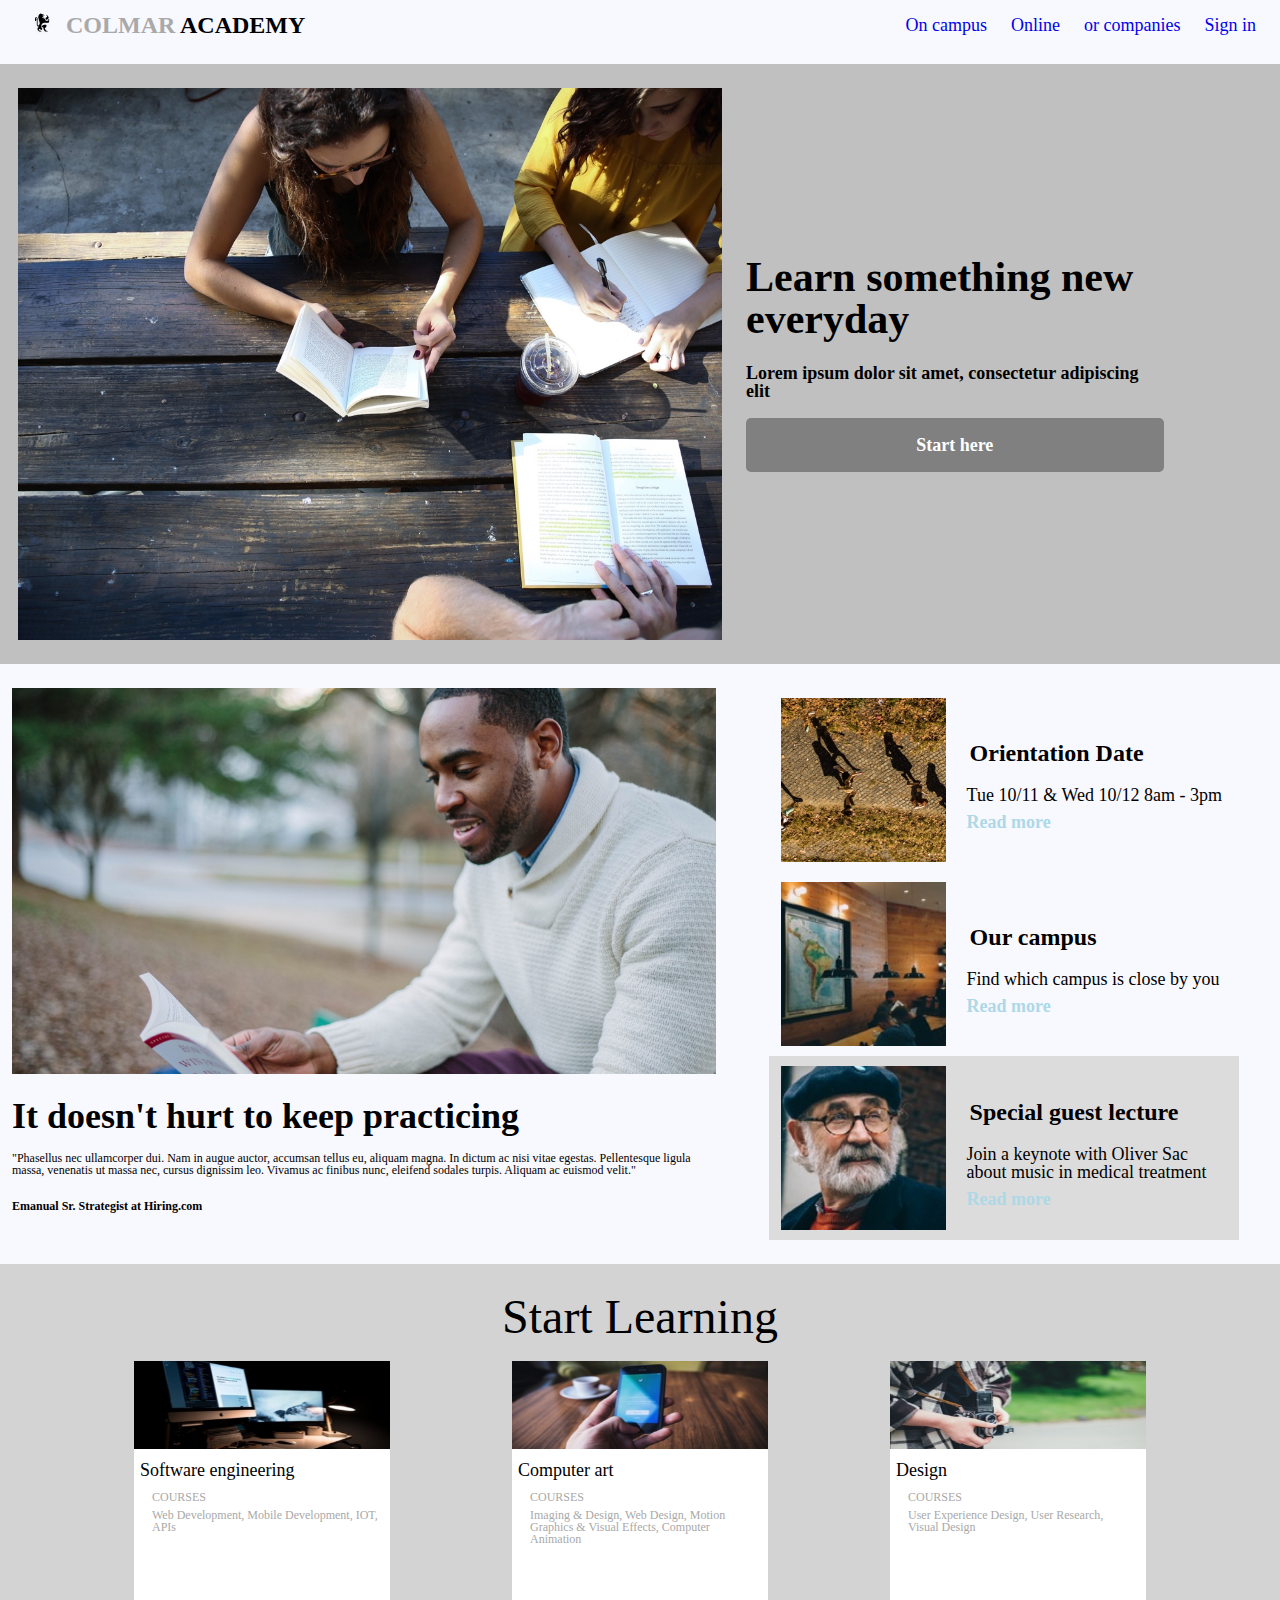
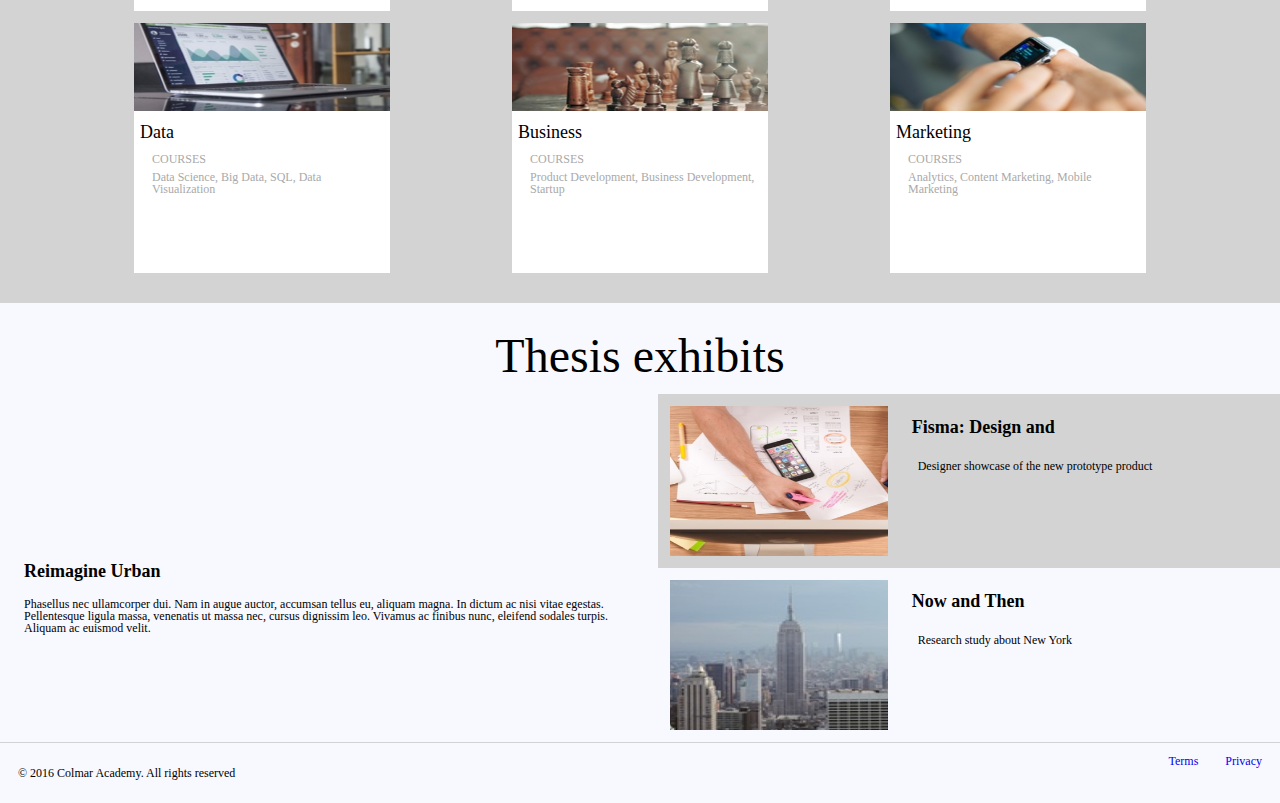
==== commit 6d4a988d: "Cleaning up style in Feature, thesis and footer sections." ====
--- a/index.html
+++ b/index.html
@@ -62,46 +62,48 @@
     </section>
     
     
-   <!--features -->
-    <section id="featured" class="content">
-    <!--desktop content-->
-    	<div class="features-desktop">
+   <!--features content -->
+    <section id="featured" class="content col">
+    <!--desktop-->
+    	<div class="desk-only col">
       	<img src="./resources/img/information-main.jpg" alt="" />
-        <div class="heading">
+        <div class="headings">
         	<h1>It doesn't hurt to keep practicing</h1>
           <p>"Phasellus nec ullamcorper dui. Nam in augue auctor, accumsan tellus eu, aliquam magna. In dictum ac nisi vitae egestas. Pellentesque ligula massa, venenatis ut massa nec, cursus dignissim leo. Vivamus ac finibus nunc, eleifend sodales turpis. Aliquam ac euismod velit."</p>
           <h5>Emanual Sr. Strategist at Hiring.com</h5>
         </div>
       </div>
      <!--orientation date -->
-      <div class="features">
-        <div id="orientation-date" class="feature">
-          <img src="./resources/img/information-orientation-mobile.jpg" class="mobile-img" alt="" />
-          <img src="./resources/img/information-orientation.jpg" class="desk-img" alt="" />
-          <div class="feature-text">
+      <div class="side col">
+        <div id="orientation-date" class="item">
+          <img src="./resources/img/information-orientation-mobile.jpg" class="mobile-only" alt="" />
+          <img src="./resources/img/information-orientation.jpg" class="desk-only" alt="" />
+          <div class="headings">
             <h2>Orientation Date</h2>
             <p>Tue 10/11 & Wed 10/12 8am - 3pm</p>
-            <span class="read">Read more</span>
-          </div>
-        </div>
+            <span>Read more</span>
+          </div>
+        </div>
+        
        <!--our campus -->
-        <div id="our-campus" class="feature">
-          <img src="./resources/img/information-campus-mobile.jpg" class="mobile-img" alt="" />
-          <img src="./resources/img/information-campus.jpg" class="desk-img" alt="" />
-          <div class="feature-text">
+        <div id="our-campus" class="item">
+          <img src="./resources/img/information-campus-mobile.jpg" class="mobile-only" alt="" />
+          <img src="./resources/img/information-campus.jpg" class="desk-only" alt="" />
+          <div class="headings">
             <h2>Our campus</h2>
             <p>Find which campus is close by you</p>
-            <span class="read">Read more</span>
-          </div>
-        </div> 
+            <span>Read more</span>
+          </div>
+        </div>
+         
        <!--guest lecture -->
-        <div id="guest-lecture" class="feature">
-          <img src="./resources/img/information-guest-lecture-mobile.jpg" class="mobile-img" alt="" />
-          <img src="./resources/img/information-guest-lecture.jpg" class="desk-img" alt="" />
-          <div class="feature-text">
+        <div id="guest-lecture" class="item">
+          <img src="./resources/img/information-guest-lecture-mobile.jpg" class="mobile-only" alt="" />
+          <img src="./resources/img/information-guest-lecture.jpg" class="desk-only" alt="" />
+          <div class="headings">
             <h2>Special guest lecture</h2>
             <p>Join a keynote with Oliver Sac about music in medical treatment</p>
-            <span class="read">Read more</span>
+            <span>Read more</span>
           </div>
         </div>
       </div>
@@ -170,31 +172,31 @@
     </section>
     
     <!--Thesis exhibits -->
-    <section id="thesis-exhibits" class="content">
+    <section id="thesis-exhibits" class="content col">
     	<div class="headings-main">
       	<h1>Thesis exhibits</h1>      	
       </div>
-      <div class="exhibits">
-      	<div class="exhibit">
+      <div class="main row">
+      	<div class="col">
       		<video src="./resources/videos/thesis.mp4" autoplay loop></video>
-          <div class="info desk-only">
-          	<h3>Reimagine Urban</h3>
+          <div class="headings desk-only">
+          	<h2>Reimagine Urban</h2>
             <p>Phasellus nec ullamcorper dui. Nam in augue auctor, accumsan tellus eu, aliquam magna. In dictum ac nisi vitae egestas. Pellentesque ligula massa, venenatis ut massa nec, cursus dignissim leo. Vivamus ac finibus nunc, eleifend sodales turpis. Aliquam ac euismod velit.</p>
           </div>
     		</div>
         
-        <div class="side desk-only">
-        	<div class="sub-exhibit">
+        <div class="side col desk-only">
+        	<div class="item row">
           	<img src="./resources/img/thesis-fisma.jpg" alt="" />
-            <div class="sub-content">
+            <div class="headings">
             	<h2>Fisma: Design and</h2>
               <p>Designer showcase of the new prototype product</p>
             </div>
           </div>
           
-          <div class="sub-exhibit">
+          <div class="item row">
           	<img src="./resources/img/thesis-now-and-then.jpg" alt="" />
-            <div class="sub-content">
+            <div class="headings">
             	<h2>Now and Then</h2>
               <p>Research study about New York</p>
             </div>
@@ -206,7 +208,7 @@
     
     <!--Footer -->
     <footer class="content row">
-    	<div class="heading">
+    	<div class="main">
       	<p>&copy; 2016 Colmar Academy. All rights reserved</p>
       </div>
       <div class="side desk-only">
--- a/resources/css/style.css
+++ b/resources/css/style.css
@@ -233,40 +233,38 @@
 /*#### FEATURES #### */
 /*MOBILE */
 
-.features {
+#featured .side {
 	margin: 0 auto;
-	display:flex;
-	flex-direction: column;
+	width: 100%;
 	justify-content: space-between;
 	align-items: center;
 }
 
-.feature {
+#featured .item {
 	overflow:hidden;
 	width: 85%;
 	padding: 2rem;
 }
 
-.feature .mobile-img {
-	/*padding: 1.5em;*/
+#featured .item img {
 	width: 100%;
 }
 
-.feature-text {
+#featured .item .headings {
 	padding-left: 2.5em;
 }
 
-.feature-text h2 {
-	font-size: 3rem;
+#featured .item .headings h2 {
+	font-size: 2.5rem;
 	padding: 0.5em;
 }
 
-.feature-text p {
-	font-size: 2rem;
+#featured .item .headings p{
+	font-size: 1.8rem;
 	padding: 0.5em;
 }
 
-.feature-text .read {
+#featured .item .headings span {
 	font-size: 2rem;
 	color: lightblue;
 	padding: 0.5em;
@@ -275,57 +273,64 @@
 /* FEATURES DESKTOP */
 @media only screen and (min-width: 767px) {
 	#featured {
-		display: flex;
+		height: 600px;
+	}
+	
+	#featured.col{
 		flex-direction:row;
-		height: 600px;
-	}
-	
-	.features-desktop {
-		display:flex;
-		flex-direction:column;
-		padding:2rem 1.5rem;
+	}
+	
+	#featured div.desk-only {
+		padding:2rem 1rem;
 		width:55%;
 	}
 	
-	.features-desktop img {
+	#featured .side {
+		padding: 2rem 0;
+	}
+		
+	#featured .desk-only img {
 		overflow:hidden;
 	}
 	
-	.features-desktop .heading h1 {
+	#featured .desk-only .headings h1 {
 		font-size: 3rem;
 		padding: 2rem 0 1.5rem 0;
 	}
 		
-	.features-desktop .heading h5 {
+	#featured .desk-only .headings h5 {
 		padding-top:2rem;
 	}
 	
-	.desk-img {
+	#featured .side img.desk-only {
 		display: inline;
 		padding: 1rem;
 		width:35%;
 	}
 
-
-	.feature {
+	#featured .side .item {
 		display: flex;
 		flex-direction: row;
 		padding:0;
 		align-items:center;
-		
-	}
-	
-	.feature-text {
+	}
+	
+	#featured .side .item:nth-child(3n+0) {
+		background-color: gainsboro;
+	}
+	
+	#featured .side .headings {
 		padding-left: 0;
 	}
 
-	.feature-text h2 {
+	#featured .side .headings h2 {
+		font-size: 2rem;
+	}
+
+	#featured .side .headings p, #featured .side .headings span {
 		font-size: 1.5rem;
 	}
-
-	.feature-text p, .feature-text .read {
-		font-size: 1rem;
-	}
+	
 }
 
 /*#### COURSES ####*/
@@ -404,74 +409,66 @@
 /*#### THESIS EXHIBITS ####*/
 /* MOBILE */
 
-.exhibits {
-	display: flex;
-	flex-direction: row;
-/*	justify-content: center;
-	align-items: center;*/
-}
-
 video {
 	padding: 3em 0;
 	width: 100%;
 }
+
 /* THESIS DESKTOP */
 @media only screen and (min-width:767px) {	
-	.exhibits {
+	
+	#thesis-exhibits {
+		
+	}
+	
+	#thesis-exhibits .main {
 		padding-left: 1.5rem;
 	}
-
-	.exhibit {
+	
+	#thesis-exhibits .main .col {
 		width:55%;
 	}
 	
-	.exhibit .info h3 {
-			padding: 1.5rem 0 0 0.5rem;
-			font-size: 1.5rem;
-	}
-	
-	.exhibit .info p {
+	#thesis-exhibits .main .headings h2{
+		padding: 1.5rem 0 0 0.5rem;
+		font-size: 1.5rem;
+	}
+	
+	#thesis-exhibits .main .headings p{
 		padding: 1.5rem 0.5em;
 	}
-	
-	.side {
-		display: flex;
-		flex-direction: column;
+		
+	#thesis-exhibits .side {
 		padding-left:1.5rem;
-		width: 45%;
-	}
-	
-	.sub-exhibit {
-		display: flex;
-		flex-direction: row;
-	}
-	
-	.sub-exhibit img {
+	}
+	
+	#thesis-exhibits .side div:first-child{
+		background-color: lightgray;
+	}
+	
+	#thesis-exhibits .side .item .headings {
+		padding-bottom:2rem;
+		width: 60%;
+	}
+	
+	#thesis-exhibits .side .item img {
 		overflow:hidden;
 		padding: 1rem;
-		width: 40%;
+		width: 35%;
 		height: 150px;
 	}
 	
-	.side .sub-content {
-		padding-bottom:2rem;
-		width: 60%;
-	}
-	
-	.sub-content h2 {
+	#thesis-exhibits .side .item h2 {
 		font-size: 1.5rem;
 		padding:2rem 1rem;
 	}
 	
-	.sub-content p {
+	#thesis-exhibits .side .item p {
 		padding:0 1.5rem;
 	}
 	
-	.side div:first-child{
-		background-color: lightgray;
-	}
-	
-	video {
+	
+	#thesis-exhibits video {
 		padding: 0;
 		width: 100%;
 	}
@@ -483,12 +480,12 @@
 	background-color:ghostwhite;
 }
 
-footer .heading {
+footer .headings {
 	font-size: 2.5rem;
 	padding: 2.5em 0;
 }
 
-footer .heading p {
+footer .headings p {
 	padding-left: 2.5em;
 }
 
@@ -503,7 +500,7 @@
 		padding: 4.5rem 1.5rem;
 	}
 	
-	footer .heading {
+	footer .main {
 		font-size:1rem;
 		width: 80%;
 		padding: 0;
@@ -515,11 +512,11 @@
 		padding:2rem;
 	}
 	
-	footer .heading, footer .side{
+	footer .main, footer .side{
 		padding: 1rem 0.5rem;
 	}
 
-	footer .heading p,footer span {
+	footer .main p,footer .side span {
 		padding:1rem;
 	}
 	
@@ -533,7 +530,7 @@
 
 @media only screen and (max-width:767px){
 	/*hidden for desk*/
-	.features-desktop, .desk-img, .course img, .course .course-content, .desk-only {
+	.course img, .course .course-content, .desk-only {
 		display:none;
 	}
 	
@@ -541,7 +538,7 @@
 
 @media only screen and (min-width:767px) {
 		/*hidden mobile */
-	.nav-mobile, .mobile-img {
+	.nav-mobile, .mobile-only {
 		display:none;
 	}
 }
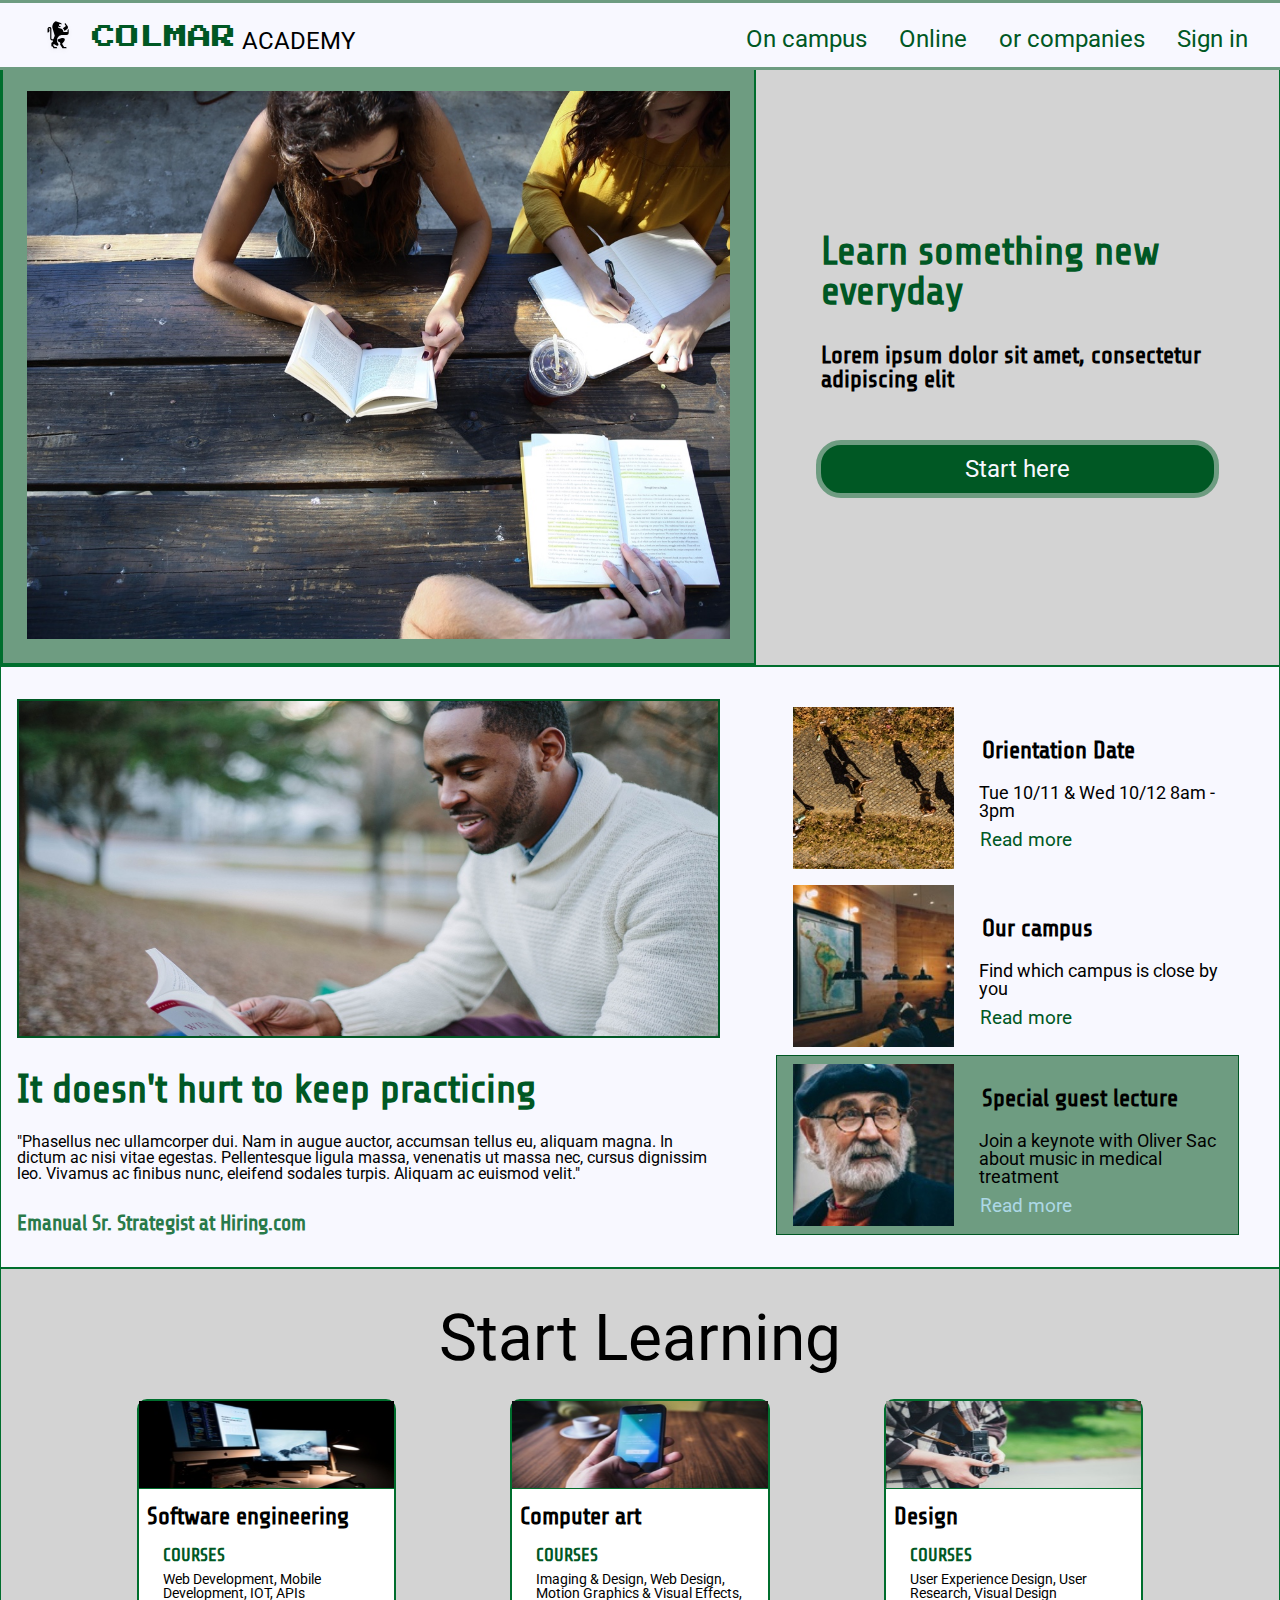
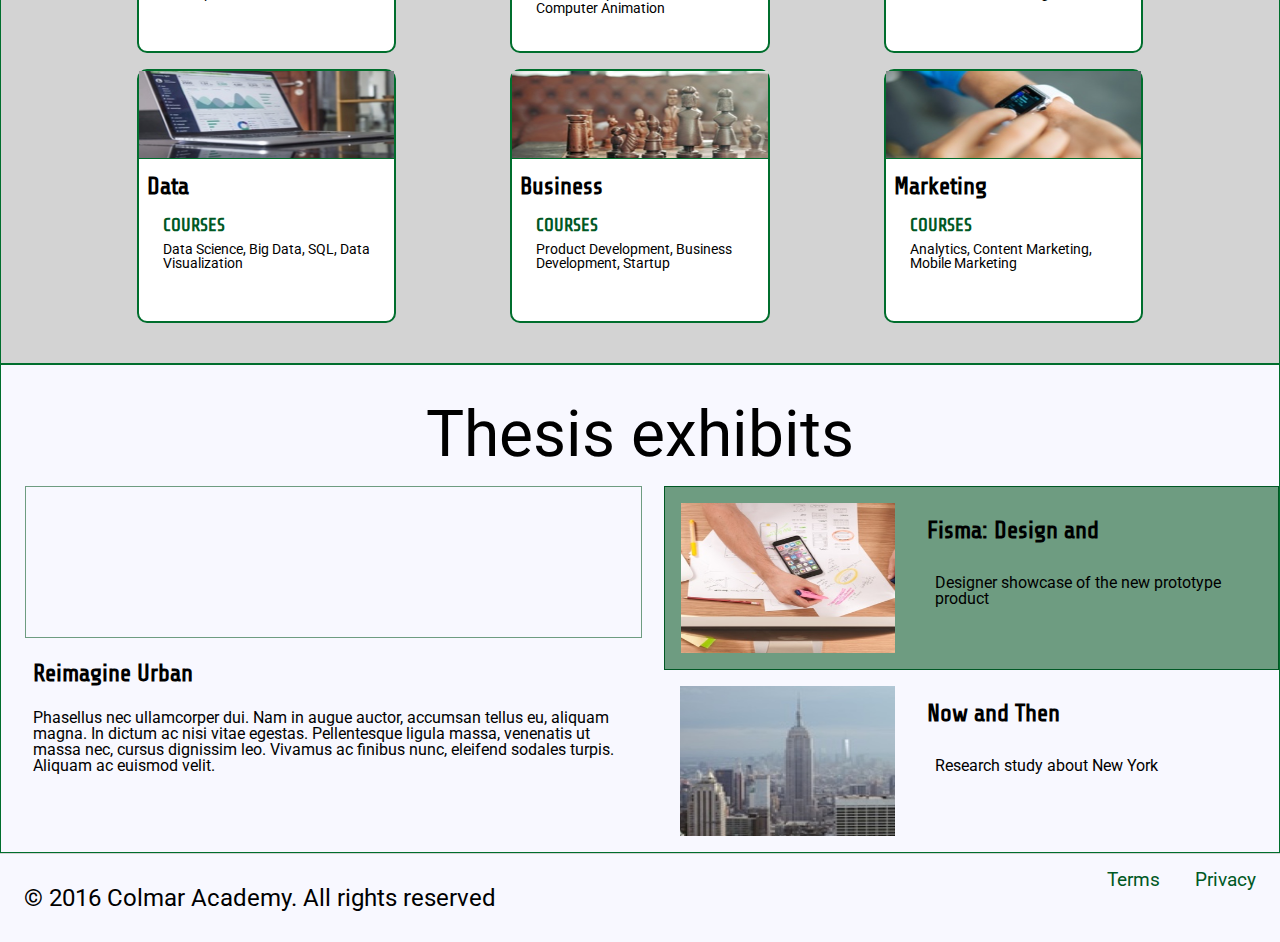
==== commit d68d7a43: "Cleaning up style code." ====
--- a/index.html
+++ b/index.html
@@ -7,6 +7,7 @@
 <link href="./resources/img/favicon.ico" rel="icon" type="image/x-icon" />
 
 <!-- Link Css -->
+<link href="https://fonts.googleapis.com/css?family=Press+Start+2P|Roboto|Share+Tech" rel="stylesheet">
 <link href="./resources/css/reset.css" type="text/css" rel="stylesheet" />
 <link href="./resources/css/style.css" type="text/css" rel="stylesheet" />
 
@@ -20,10 +21,10 @@
      <!--Navigation -->
       <nav>
       <!--desktop -->
-      	<div class="desk-only">
+      	<div class="main desk-only">
         
         <!--logo -->
-        	<div class="flex-center-items">
+        	<div class="logo">
         		<a href="#"><img src="./resources/img/ic-logo.svg" alt="" /></a>
             <div class="headings">
             	<span>COLMAR</span> ACADEMY
@@ -31,7 +32,7 @@
           </div>
            
       <!--desktop nav-->
-        	<ul class="flex-center-items">
+        	<ul>
           	<li><a href="#">On campus</a></li>
           	<li><a href="#">Online</a></li>
           	<li><a href="#">or companies</a></li>
@@ -40,7 +41,7 @@
        	</div>
         
        <!--mobile -->
-         <ul class="nav-mobile flex-center-items">
+         <ul class="nav-mobile">
           	<li><a href="#"><img src="./resources/img/ic-logo.svg" alt="" /></a></li>
           	<li><a href="#"><img src="./resources/img/ic-on-campus.svg" alt="" /></a></li>
           	<li><a href="#"><img src="./resources/img/ic-online.svg" alt="" /></a></li>
@@ -56,7 +57,7 @@
       	<h1>Learn something new everyday</h1>
         <h2>Lorem ipsum dolor sit amet, consectetur adipiscing elit</h2>
         <div class="btn">
-        	<h3>Start here</h3>
+        	Start here
         </div>
       </div>
     </section>
@@ -65,7 +66,7 @@
    <!--features content -->
     <section id="featured" class="content col">
     <!--desktop-->
-    	<div class="desk-only col">
+    	<div class="main col desk-only">
       	<img src="./resources/img/information-main.jpg" alt="" />
         <div class="headings">
         	<h1>It doesn't hurt to keep practicing</h1>
@@ -81,7 +82,7 @@
           <div class="headings">
             <h2>Orientation Date</h2>
             <p>Tue 10/11 & Wed 10/12 8am - 3pm</p>
-            <span>Read more</span>
+            <span><a href="#" >Read more</a></span>
           </div>
         </div>
         
@@ -92,7 +93,7 @@
           <div class="headings">
             <h2>Our campus</h2>
             <p>Find which campus is close by you</p>
-            <span>Read more</span>
+            <span><a href="#" >Read more</a></span>
           </div>
         </div>
          
@@ -103,68 +104,68 @@
           <div class="headings">
             <h2>Special guest lecture</h2>
             <p>Join a keynote with Oliver Sac about music in medical treatment</p>
-            <span>Read more</span>
+            <span><a href="#" >Read more</a></span>
           </div>
         </div>
       </div>
     </section>
     
    <!--Start learning -->
-    <section id="start-learning" class="content">
+    <section id="start-learning" class="content col">
     	<div class="headings-main">
-      	<h1>Start Learning</h1>
-      </div>
-      <div class="courses">
-        <div class="course">
-          <img src="./resources/img/course-software.jpg" alt="" />
+      	Start Learning
+      </div>
+      <div class="main">
+        <div class="item">
+          <img src="./resources/img/course-software.jpg" class="desk-only" alt="" />
           <h2>Software engineering</h2>
-          <div class="course-content">
-            <h3>Courses</h3>
+          <div class="headings desk-only">
+            <h3><a href="#">Courses</a></h3>
             <p>Web Development, Mobile Development, IOT, APIs</p>
           </div>
         </div>
         
-        <div class="course">
-          <img src="./resources/img/course-computer-art.jpg" alt="" />
+        <div class="item">
+          <img src="./resources/img/course-computer-art.jpg" class="desk-only" alt="" />
           <h2>Computer art</h2>
-          <div class="course-content">
-            <h3>Courses</h3>
+          <div class="headings desk-only">
+            <h3><a href="#">Courses</a></h3>
             <p>Imaging & Design, Web Design, Motion Graphics &amp; Visual Effects, Computer Animation</p>
           </div>
         </div>
         
-        <div class="course">
-          <img src="./resources/img/course-design.jpg" alt="" />
+        <div class="item">
+          <img src="./resources/img/course-design.jpg" class="desk-only" alt="" />
           <h2>Design</h2>
-          <div class="course-content">
-            <h3>Courses</h3>
+          <div class="headings desk-only">
+            <h3><a href="#">Courses</a></h3>
             <p>User Experience Design, User Research, Visual Design</p>
           </div>
         </div>
         
-        <div class="course">
-          <img src="./resources/img/course-data.jpg" alt="" />
+        <div class="item">
+          <img src="./resources/img/course-data.jpg" class="desk-only" alt="" />
           <h2>Data</h2>
-          <div class="course-content">
-            <h3>Courses</h3>
+          <div class="headings desk-only">
+            <h3><a href="#">Courses</a></h3>
             <p>Data Science, Big Data, SQL, Data Visualization</p>
           </div>
         </div>
         
-        <div class="course">
-          <img src="./resources/img/course-business.jpg" alt="" />
+        <div class="item">
+          <img src="./resources/img/course-business.jpg" class="desk-only" alt="" />
           <h2>Business</h2>
-          <div class="course-content">
-            <h3>Courses</h3>
+          <div class="headings desk-only">
+            <h3><a href="#">Courses</a></h3>
             <p>Product Development, Business Development, Startup</p>
           </div>
         </div>
         
-        <div class="course">
-          <img src="./resources/img/course-marketing.jpg" alt="" />
+        <div class="item">
+          <img src="./resources/img/course-marketing.jpg" class="desk-only" alt="" />
           <h2>Marketing</h2>
-          <div class="course-content">
-            <h3>Courses</h3>
+          <div class="headings desk-only">
+            <h3><a href="#">Courses</a></h3>
             <p>Analytics, Content Marketing, Mobile Marketing</p>
           </div>
         </div>
@@ -174,7 +175,7 @@
     <!--Thesis exhibits -->
     <section id="thesis-exhibits" class="content col">
     	<div class="headings-main">
-      	<h1>Thesis exhibits</h1>      	
+      	Thesis exhibits      	
       </div>
       <div class="main row">
       	<div class="col">
--- a/resources/css/style.css
+++ b/resources/css/style.css
@@ -1,17 +1,73 @@
 @charset "utf-8";
 /* CSS Document */
 
+/*####COLOR SCHEME ####*/
+.color-primary-0 { color: #297A4A }	/* Main Primary color */
+.color-primary-1 { color: #618670 }
+.color-primary-2 { color: #6E9C81 }
+.color-primary-3 { color: #005824 }
+.color-primary-4 { color: #006E2D }
+
 /*#### COMMON ####*/
 body {
-	background-color: ghostwhite;	
+	background-color: ghostwhite;
+	font-size:12px;
+	color: black;	
+	font-family: 'Roboto', sans-serif;
 }
 
 header {
+	position: fixed;
+	width:100%;
+	background-color: ghostwhite;
+	border-width: 3px 0;
+	border-color:#6E9C81;
+	border-style: solid;
 	height: 64px;
+	z-index: 5;
+}
+
+nav {
+	padding: 1rem;
 }
 
 section {
 	display: block;
+	border: 1px solid #006E2D;
+}
+
+h1,h2,h3,h4,h5,h6 {
+	font-family: 'Share Tech', sans-serif;
+	font-weight: bold;
+}
+
+h1 {
+	font-size: 2.5rem;
+	color: #005824;
+}
+
+h2 {
+	font-size:1.5rem;
+	color: black;
+}
+
+h3,h5 {
+	font-size: 1.3rem;
+	color: #297A4A;
+}
+
+a {
+	color: #005824;
+	text-decoration:none;
+}
+
+a:hover {
+	color: #6E9C81;
+	text-decoration: underline;
+}
+
+#banner {
+	padding-top: 64px;
 }
 
 .main-container {
@@ -19,38 +75,33 @@
 	position: relative;
 }
 
+.headings-main {
+	padding-top: 2.4rem;
+	padding-bottom: 1.2rem;
+	text-align: center;
+	width: 100%;
+	font-size:4rem;
+}
+
 .content {
 	margin: 0 auto;
 }
 
-.headings {
-	font-weight:bold;
-}
-
-.headings h1{
-	font-size: 2.5rem;
-}
-
-.headings h2{
-	font-size: 1.5rem
-}
-
-.headings p {
-	font-size: 1rem;
-	font-weight:normal;
-}
-
-.flex-center-items{
-	display: flex;
-	align-items:center;
-}
-
 .btn {
-	background-color: gray;
-	border-radius: 5px;
+	background-color: #005824;
+	border-radius: 25px;
+	text-align: center;
+	color: ghostwhite;
 	font-size: 1.5rem;
-	color:white;
-	text-align: center;	
+	border:5px solid #6E9C81;
+	transition:all 750ms;
+}
+
+.btn:hover {
+	background-color: #6E9C81 ;
+	border:5px solid #005824;
+	cursor:pointer;
+	color: #005824;
 }
 
 .row {
@@ -70,91 +121,100 @@
 
 
 /* MOBILE COMMON */
-html, body {
+/*html, body {
 	font-size:12px;
-}
-
-nav {
+}*/
+
+/*nav {
 	padding: 1rem;
-}
-
-section .headings-main {
+}*/
+
+/*section .headings-main {
 	padding-top: 2.4rem;
 	padding-bottom: 1.2rem;
 	text-align: center;
 	width: 100%;
-}
-
+}*/
+/*
 section .headings-main h1{
 		font-size:4rem;
-}
-
-
-/*DESKTOP COMMON*/
+}*/
+
+
+/*DESKTOP CHANGE COMMON*/
 
 @media only screen and(min-width:767px) {
 		/* elements */
 	html, body {
-		font-size:16px;
+		font-size:18px;
 	}
 	
 	/*resize headings*/
-	section .headings-main {
+	.headings-main {
 		padding-top: 2rem 0;
-	}
-
-	section .headings-main h1{
 		font-size:2rem;
 	}
+
+/*	.headings-main h1{
+		font-size:2rem;
+	}*/
 		
 }
 
 /*#### HEADER ####*/
 /*MOBILE*/
-.nav-mobile {
+nav .nav-mobile {
+	display: flex;
+	align-items:center;
 	justify-content: space-between;
 }
 
 /*#### HEADER -DESKTOP ####*/
 @media only screen and (min-width:767px) {
 	
-	nav .desk-only {
+	nav .main {
 		display:flex;
 		justify-content: center;
-	}
-	
-	nav .desk-only .flex-center-items {
+		font-size: 1.5rem;
+	}
+	
+	nav .main .logo {
+		display: flex;
+		align-items:center;
 		justify-content: flex-start;
 		padding-left: 1.5rem;
-		width: 45%;
-	}
-	
-	nav .desk-only img{
-		height: 2rem;
-		width: 2rem;
+		width: 50%;
+	}
+	
+	nav .main img{
+		height: 1.5em;
+		width: 1.5em;
 		padding-right: 1rem;
 	}
 	
-	nav .desk-only .headings{
+/*	nav .main .headings{
 		font-size: 2rem;
-	}
+	}*/
 		
-	nav .desk-only .headings span {
-		color: darkgray;
-	}
-	
-	nav .desk-only ul.flex-center-items {
+	nav .main .headings span {
+		font-size: 1em;
+		font-family: 'Press Start 2P', cursive;
+		color: #005824;
+	}
+	
+	nav .main ul {
+		display: flex;
+		align-items:center;
 		justify-content:flex-end;
 		width: 100%;
 	}
 	
-	nav .desk-only ul li{
+	nav .main ul li{
 		padding: 	0 1rem;
 	}
 	
-	nav .desk-only li a{
+	nav .main li a{
 		font-size: 1.5rem;
-		text-decoration: none;
 	}
 
 }
@@ -163,7 +223,7 @@
 /*MOBILE */
 
 #banner {
-	background-color: silver;
+	background-color: lightgray;
 }
 	
 #banner img {
@@ -173,6 +233,8 @@
 }
 
 #banner .side {
+	justify-content:center;
+	align-items: center;
 	width: 100%
 }
 
@@ -182,7 +244,7 @@
 }
 
 #banner .headings h1 {
-	font-size: 3.5rem;
+	/*font-size: 3.5rem;*/
 	margin-bottom: 2.5rem;
 }
 
@@ -192,7 +254,7 @@
 
 #banner .btn {
 	width: 80%;
-	padding: 1em 0;
+	padding: 0.5em 0;
 }
 
 /* BANNER DESKTOP */
@@ -208,9 +270,11 @@
 	
 	#banner img {
 		margin:0;
-		padding: 2rem 1rem 2rem 1.5rem;
+		padding: 1.5rem /*1.5rem 2rem 1.5rem*/;
 		height: auto;
 		width: 55%;
+		border: 2px solid #006E2D;
+		background-color: #6E9C81;
 	}
 	
 	#banner .side {
@@ -224,10 +288,13 @@
 	}
 
 	#banner .headings h2 {
-		margin-bottom: 1.5rem;
+		margin-bottom: 3rem;
 		width: 80%;
 	}
 	
+	/*#banner .btn {
+		margin-top: 3rem;
+	}*/
 }
 
 /*#### FEATURES #### */
@@ -255,17 +322,17 @@
 }
 
 #featured .item .headings h2 {
-	font-size: 2.5rem;
+	/*font-size: 2.5rem;*/
 	padding: 0.5em;
 }
 
 #featured .item .headings p{
-	font-size: 1.8rem;
+	font-size: 1.5em;
 	padding: 0.5em;
 }
 
 #featured .item .headings span {
-	font-size: 2rem;
+	font-size: 1.2rem;
 	color: lightblue;
 	padding: 0.5em;
 }
@@ -280,26 +347,31 @@
 		flex-direction:row;
 	}
 	
-	#featured div.desk-only {
+	#featured .main {
 		padding:2rem 1rem;
 		width:55%;
 	}
+		
+	#featured .main img {
+		overflow:hidden;
+		border: 2px solid #005824;
+	}
+	
+	#featured .main .headings h1 {
+		/*font-size: 3rem;*/
+		padding: 2rem 0 1.5rem 0;
+	}
+		
+	#featured .main .headings h5 {
+		padding-top:2rem;
+	}
+	
+	#featured .main p {
+		font-size: 1rem;
+	}
 	
 	#featured .side {
 		padding: 2rem 0;
-	}
-		
-	#featured .desk-only img {
-		overflow:hidden;
-	}
-	
-	#featured .desk-only .headings h1 {
-		font-size: 3rem;
-		padding: 2rem 0 1.5rem 0;
-	}
-		
-	#featured .desk-only .headings h5 {
-		padding-top:2rem;
 	}
 	
 	#featured .side img.desk-only {
@@ -316,7 +388,12 @@
 	}
 	
 	#featured .side .item:nth-child(3n+0) {
-		background-color: gainsboro;
+		background-color: #6E9C81;
+		border:1px solid #005824;
+	}
+	
+	#featured .side .item:nth-child(3n+0) span a{
+		color: lightblue;
 	}
 	
 	#featured .side .headings {
@@ -324,36 +401,49 @@
 	}
 
 	#featured .side .headings h2 {
-		font-size: 2rem;
-	}
-
+		/*font-size: 2rem;*/
+	}
+	
 	#featured .side .headings p, #featured .side .headings span {
-		font-size: 1.5rem;
+		/*font-size: 1rem;*/
 	}
 	
 }
 
 /*#### COURSES ####*/
 /*MOBILE */
-.courses {
-	margin: 0 auto;
+
+#start-learning .main {
 	display: flex;
 	flex-direction: column;
+	margin: 0 auto;
 	justify-content: space-between;
 	align-items: center;
 	padding: 2rem;
 }
 
-.course {
+#start-learning .main .item {
 	margin: 0 2rem 1rem 2rem;
 	padding: 4rem;
-	background-color: lightgray;
+	background-color: #6E9C81;
 	width: 65%;
-}
-
-.course h2 {
-	font-size: 3rem;
+	border: 2px solid #005824;
+}
+
+#start-learning .main .item:hover{
+	background-color: #005824;
+	border: 2px solid #6E9C81;
+	
+}
+
+#start-learning .main .item h2 {
+	font-size: 2.5rem;
 	padding-left: 2rem;
+}
+
+#start-learning .main .item h2:hover {
+	color: lightblue;
+	cursor: pointer;
 }
 
 /* COURSES DESKTOP */
@@ -363,14 +453,14 @@
 		padding-bottom: 2rem;
 	}
 	
-	.courses {
+	#start-learning .main {
 		flex-direction: row;
 		flex-wrap:wrap;
 		padding: 0;
 		width: 80%;
 	}
 
-	.course {
+	#start-learning .main .item , #start-learning .main .item:hover{
 		display: flex;
 		flex-direction: column;
 		margin: 0.5rem;
@@ -378,31 +468,40 @@
 		background-color: white;
 		width: 25%;
 		height:250px;
-	}
-	
-	.course img {
+		border: 2px solid #006E2D;
+		border-radius: 10px;
+	}
+	
+	#start-learning .main .item img {
 		display:block;
 		height:35%;
 		width:100%;
-	}
-	
-	.course h2 {
+		border-bottom: thin solid #006E2D;
+	}
+	
+	#start-learning .main .item h2,#start-learning .main .item h2:hover {
 		margin-top: 1rem;
 		font-size: 1.5rem;
 		padding-left: 0.5rem;
-	}
-	
-	.course .course-content{
+		font-weight: bold;
+		color: black;
+		cursor:default;
+	}
+	
+	#start-learning .main .item .headings{
 		display:block;
 		padding: 0.5rem 1rem 1rem 1.5rem;
-		font-size: 1em;
-		color: darkgray;
 	}
 		
-	.course-content h3 {
-		font-size: 1em;
+	#start-learning .main .item .headings h3 {
+		font-size: 1.5em;
 		text-transform: uppercase;
 		padding: 0.5em 0;
+	}
+	
+	#start-learning .main .item .headings p {
+		font-size: 1.2em;
+		color: black;
 	}
 }
 
@@ -417,10 +516,6 @@
 /* THESIS DESKTOP */
 @media only screen and (min-width:767px) {	
 	
-	#thesis-exhibits {
-		
-	}
-	
 	#thesis-exhibits .main {
 		padding-left: 1.5rem;
 	}
@@ -431,11 +526,11 @@
 	
 	#thesis-exhibits .main .headings h2{
 		padding: 1.5rem 0 0 0.5rem;
-		font-size: 1.5rem;
 	}
 	
 	#thesis-exhibits .main .headings p{
 		padding: 1.5rem 0.5em;
+		font-size: 1rem;
 	}
 		
 	#thesis-exhibits .side {
@@ -443,7 +538,8 @@
 	}
 	
 	#thesis-exhibits .side div:first-child{
-		background-color: lightgray;
+		background-color: #6E9C81;
+		border:1px solid #005824;
 	}
 	
 	#thesis-exhibits .side .item .headings {
@@ -459,7 +555,6 @@
 	}
 	
 	#thesis-exhibits .side .item h2 {
-		font-size: 1.5rem;
 		padding:2rem 1rem;
 	}
 	
@@ -471,6 +566,7 @@
 	#thesis-exhibits video {
 		padding: 0;
 		width: 100%;
+		border: 1px solid #6E9C81;
 	}
 }
 
@@ -480,7 +576,7 @@
 	background-color:ghostwhite;
 }
 
-footer .headings {
+footer .main {
 	font-size: 2.5rem;
 	padding: 2.5em 0;
 }
@@ -501,7 +597,7 @@
 	}
 	
 	footer .main {
-		font-size:1rem;
+		font-size:1.5rem;
 		width: 80%;
 		padding: 0;
 	}
@@ -520,8 +616,8 @@
 		padding:1rem;
 	}
 	
-	footer span a {
-		text-decoration:none;
+	footer .side a {
+		font-size: 1.2rem;
 	}
 	
 }
@@ -530,7 +626,7 @@
 
 @media only screen and (max-width:767px){
 	/*hidden for desk*/
-	.course img, .course .course-content, .desk-only {
+	.desk-only {
 		display:none;
 	}
 	
@@ -538,7 +634,7 @@
 
 @media only screen and (min-width:767px) {
 		/*hidden mobile */
-	.nav-mobile, .mobile-only {
+	nav .nav-mobile, .mobile-only {
 		display:none;
 	}
 }
